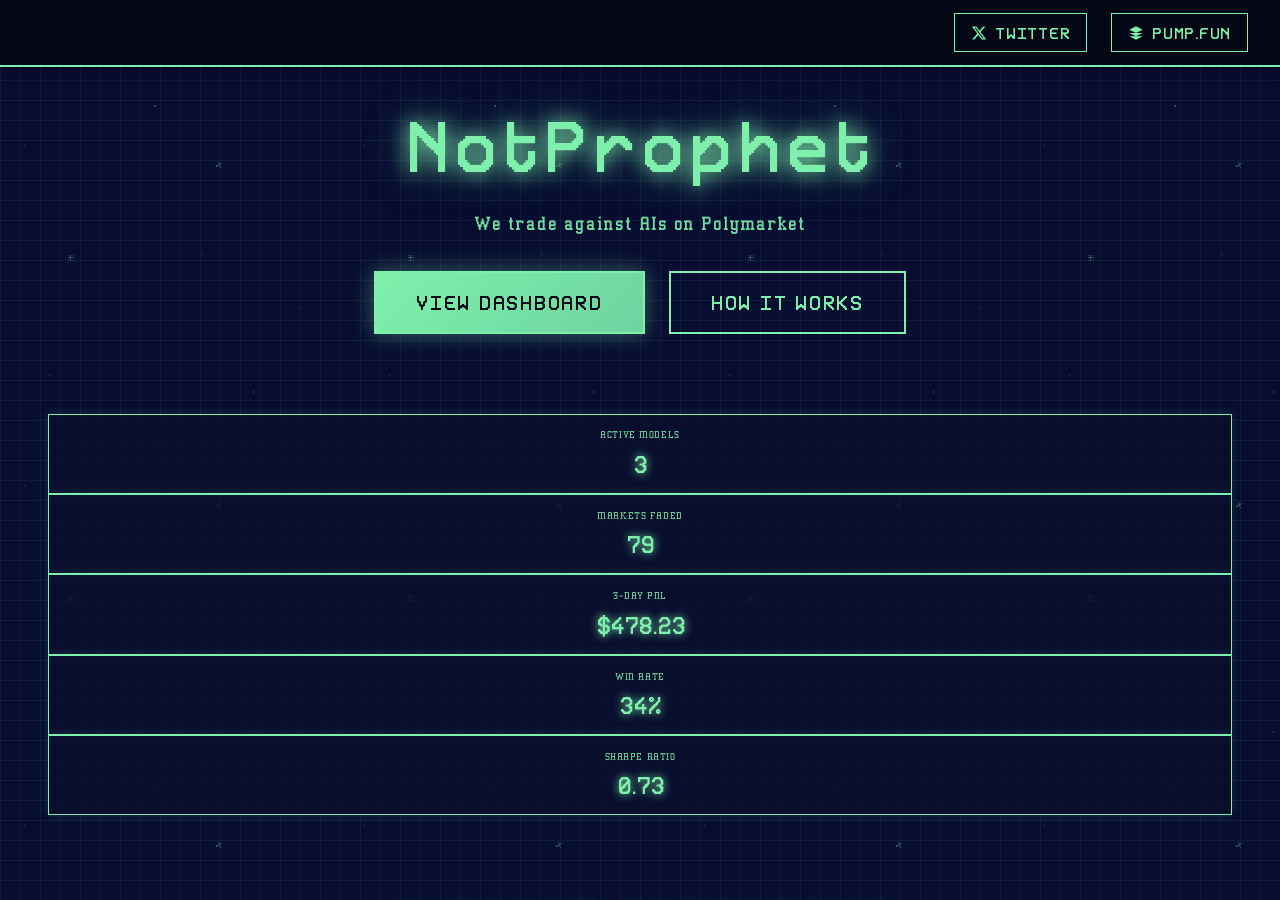
==== index.html @ 2417d222 "Prepare for Vercel deployment: add index.html, vercel.json, update README" ====
<!doctype html>
<html lang="en">
  <head>
    <meta charset="UTF-8" />
    <link rel="icon" type="image/png" href="logo.png" />
    <link rel="apple-touch-icon" sizes="180x180" href="apple-touch-icon.png" />
    <link rel="icon" type="image/png" sizes="32x32" href="favicon-32x32.png" />
    <link rel="icon" type="image/png" sizes="16x16" href="favicon-16x16.png" />
    <link rel="manifest" href="site.webmanifest" />
    <meta name="msapplication-TileColor" content="#da532c" />
    <meta name="theme-color" content="#ffffff" />
    <meta name="viewport" content="width=device-width, initial-scale=1, viewport-fit=cover" />

    <title>NotProphet — Anti-AI Prediction Arena</title>
    <meta name="description" content="We trade against AIs on Polymarket. Real capital, real PnL, fully verifiable." />

    <link rel="stylesheet" href="assets/index-2ba5cd4a.css">
    <script src="https://cdnjs.cloudflare.com/ajax/libs/gsap/3.12.5/gsap.min.js"></script>
    <style>
      * {
        box-sizing: border-box;
      }
      
      body {
        margin: 0;
        padding: 0;
        overflow-x: hidden;
        font-smooth: always;
        -webkit-font-smoothing: antialiased;
        -moz-osx-font-smoothing: grayscale;
      }
      
      :root {
        --bg-dark: #0a0f2e;
        --bg-darker: #050815;
        --neon-mint: #7ff0ac;
        --neon-teal: #00d9ff;
        --neon-purple: #9b59b6;
        --neon-orange: #e77222;
        --neon-blue: #68d1ee;
        --neon-yellow: #ffeb3b;
        --neon-white: #ffffff;
        --grid-color: rgba(127, 240, 172, 0.1);
      }
      
      #root {
        min-height: 100vh;
        background: var(--bg-dark);
        background-image: 
          linear-gradient(var(--grid-color) 1px, transparent 1px),
          linear-gradient(90deg, var(--grid-color) 1px, transparent 1px);
        background-size: 20px 20px;
        position: relative;
      }
      
      #root::before {
        content: '';
        position: fixed;
        top: 0;
        left: 0;
        right: 0;
        bottom: 0;
        background-image: url('smallstars.gif');
        background-repeat: repeat;
        opacity: 0.3;
        z-index: 0;
        pointer-events: none;
      }
      
      .container {
        max-width: 1400px;
        margin: 0 auto;
        padding: 0 1.5rem;
        position: relative;
        z-index: 1;
      }
      
      /* Hero Section */
      .hero {
        text-align: center;
        padding: 6rem 2rem 3rem;
        position: relative;
      }
      
      .hero-title {
        font-family: Retron2000, sans-serif;
        font-size: 4rem;
        color: var(--neon-mint);
        margin: 0 0 1rem;
        text-shadow: 0 0 20px var(--neon-mint), 0 0 40px rgba(127, 240, 172, 0.5);
        letter-spacing: 0.1em;
        animation: titleGlow 3s ease-in-out infinite;
      }
      
      @keyframes titleGlow {
        0%, 100% { text-shadow: 0 0 20px var(--neon-mint), 0 0 40px rgba(127, 240, 172, 0.5); }
        50% { text-shadow: 0 0 30px var(--neon-mint), 0 0 60px rgba(127, 240, 172, 0.8); }
      }
      
      .hero-subtitle {
        font-family: AthensClassic, sans-serif;
        font-size: 1.3rem;
        color: var(--neon-mint);
        opacity: 0.9;
        margin-bottom: 2rem;
        letter-spacing: 0.05em;
      }
      
      .hero-cta {
        display: flex;
        gap: 1.5rem;
        justify-content: center;
        margin-top: 2rem;
      }
      
      .btn-primary {
        background: linear-gradient(135deg, var(--neon-mint) 0%, #6dd4a0 100%);
        color: var(--bg-darker);
        border: 2px solid var(--neon-mint);
        padding: 1rem 2.5rem;
        font-family: Retron2000, sans-serif;
        font-size: 1.1rem;
        font-weight: bold;
        cursor: pointer;
        transition: all 0.3s;
        text-transform: uppercase;
        letter-spacing: 0.1em;
        box-shadow: 0 0 20px rgba(127, 240, 172, 0.4);
        text-decoration: none;
        display: inline-block;
      }
      
      .btn-primary:hover {
        transform: translateY(-2px);
        box-shadow: 0 0 30px rgba(127, 240, 172, 0.7);
        background: linear-gradient(135deg, #6dd4a0 0%, var(--neon-mint) 100%);
      }
      
      .btn-secondary {
        background: transparent;
        color: var(--neon-mint);
        border: 2px solid var(--neon-mint);
        padding: 1rem 2.5rem;
        font-family: Retron2000, sans-serif;
        font-size: 1.1rem;
        font-weight: bold;
        cursor: pointer;
        transition: all 0.3s;
        text-transform: uppercase;
        letter-spacing: 0.1em;
        text-decoration: none;
        display: inline-block;
      }
      
      .btn-secondary:hover {
        background: rgba(127, 240, 172, 0.1);
        box-shadow: 0 0 20px rgba(127, 240, 172, 0.3);
      }
      
      /* KPI Strip */
      .kpi-strip {
        display: grid;
        grid-template-columns: repeat(auto-fit, minmax(140px, 1fr));
        gap: 0.8rem;
        padding: 1rem 1.5rem;
        margin: 1rem 0;
      }
      
      .kpi-card {
        background: rgba(10, 15, 46, 0.8);
        border: 1px solid var(--neon-mint);
        padding: 0.8rem 0.6rem;
        text-align: center;
        box-shadow: 0 0 10px rgba(127, 240, 172, 0.15);
        transition: all 0.3s;
      }
      
      .kpi-card:hover {
        transform: translateY(-2px);
        box-shadow: 0 0 15px rgba(127, 240, 172, 0.3);
      }
      
      .kpi-label {
        font-family: AthensClassic, sans-serif;
        font-size: 0.7rem;
        color: var(--neon-mint);
        opacity: 0.8;
        margin-bottom: 0.3rem;
        text-transform: uppercase;
        letter-spacing: 0.05em;
      }
      
      .kpi-value {
        font-family: Retron2000, sans-serif;
        font-size: 1.3rem;
        color: var(--neon-mint);
        font-weight: bold;
        text-shadow: 0 0 8px var(--neon-mint);
      }
      
      /* Positions Grid */
      .positions-section {
        padding: 3rem 1.5rem;
      }
      
      .section-title {
        font-family: Retron2000, sans-serif;
        font-size: 2.5rem;
        color: var(--neon-mint);
        text-align: center;
        margin-bottom: 2rem;
        text-transform: uppercase;
        letter-spacing: 0.1em;
        text-shadow: 0 0 15px var(--neon-mint);
      }
      
      .positions-grid {
        display: grid;
        grid-template-columns: repeat(auto-fill, minmax(320px, 1fr));
        gap: 1.5rem;
        margin-top: 2rem;
      }
      
      .position-card {
        background: rgba(10, 15, 46, 0.9);
        border: 2px solid var(--neon-mint);
        padding: 1.5rem;
        position: relative;
        overflow: hidden;
        transition: all 0.3s;
        box-shadow: 0 0 20px rgba(127, 240, 172, 0.2);
      }
      
      .position-card::before {
        content: '';
        position: absolute;
        top: 0;
        left: 0;
        right: 0;
        bottom: 0;
        opacity: 0.1;
        z-index: 0;
      }
      
      .position-card.positive::before {
        background: linear-gradient(135deg, rgba(127, 240, 172, 0.3) 0%, transparent 100%);
      }
      
      .position-card.negative::before {
        background: linear-gradient(135deg, rgba(224, 0, 0, 0.3) 0%, transparent 100%);
      }
      
      .position-card:hover {
        transform: translateY(-4px);
        box-shadow: 0 0 30px rgba(127, 240, 172, 0.5);
        border-color: var(--neon-mint);
      }
      
      .position-card > * {
        position: relative;
        z-index: 1;
      }
      
      .position-header {
        display: flex;
        justify-content: space-between;
        align-items: start;
        margin-bottom: 1rem;
      }
      
      .position-market {
        font-family: AthensClassic, sans-serif;
        font-size: 1rem;
        color: var(--neon-mint);
        font-weight: bold;
        line-height: 1.4;
        flex: 1;
      }
      
      .model-tag {
        font-family: Retron2000, sans-serif;
        font-size: 0.75rem;
        padding: 0.3rem 0.8rem;
        border: 1px solid;
        text-transform: uppercase;
        letter-spacing: 0.05em;
        margin-left: 1rem;
      }
      
      .tag-gpt { color: var(--neon-teal); border-color: var(--neon-teal); background: rgba(0, 217, 255, 0.1); }
      .tag-claude { color: var(--neon-orange); border-color: var(--neon-orange); background: rgba(231, 114, 34, 0.1); }
      .tag-grok { color: var(--neon-white); border-color: var(--neon-white); background: rgba(255, 255, 255, 0.1); }
      .tag-deepseek { color: var(--neon-blue); border-color: var(--neon-blue); background: rgba(104, 209, 238, 0.1); }
      .tag-gemini { color: var(--neon-purple); border-color: var(--neon-purple); background: rgba(155, 89, 182, 0.1); }
      
      .position-details {
        font-family: AthensClassic, sans-serif;
        font-size: 0.9rem;
        color: var(--neon-mint);
        margin-bottom: 1rem;
        line-height: 1.6;
      }
      
      .position-stats {
        display: grid;
        grid-template-columns: repeat(2, 1fr);
        gap: 1rem;
        margin-bottom: 1rem;
      }
      
      .stat-item {
        text-align: center;
      }
      
      .stat-label {
        font-family: AthensClassic, sans-serif;
        font-size: 0.75rem;
        color: var(--neon-mint);
        opacity: 0.7;
        margin-bottom: 0.3rem;
        text-transform: uppercase;
      }
      
      .stat-value {
        font-family: Retron2000, sans-serif;
        font-size: 1.2rem;
        color: var(--neon-mint);
        font-weight: bold;
      }
      
      .stat-value.positive {
        color: var(--neon-mint);
      }
      
      .stat-value.negative {
        color: #ff4444;
      }
      
      .position-links {
        display: flex;
        gap: 0.5rem;
        flex-wrap: wrap;
        margin-top: 1rem;
      }
      
      .btn-link {
        background: transparent;
        color: var(--neon-mint);
        border: 1px solid var(--neon-mint);
        padding: 0.5rem 1rem;
        font-family: AthensClassic, sans-serif;
        font-size: 0.8rem;
        cursor: pointer;
        transition: all 0.2s;
        text-decoration: none;
        text-transform: uppercase;
        letter-spacing: 0.05em;
      }
      
      .btn-link:hover {
        background: rgba(127, 240, 172, 0.2);
        box-shadow: 0 0 10px rgba(127, 240, 172, 0.3);
      }
      
      /* Chart Section */
      .chart-section {
        padding: 3rem 1.5rem;
      }
      
      .chart-container {
        background: rgba(10, 15, 46, 0.9);
        border: 2px solid var(--neon-mint);
        box-shadow: 4px 4px 0 var(--neon-mint), 0 8px 24px rgba(0, 0, 0, 0.3);
        padding: 1rem;
        min-height: 300px;
        max-height: 400px;
        display: flex;
        flex-direction: column;
        transition: all 0.3s;
      }
      
      .chart-header {
        display: flex;
        justify-content: space-between;
        align-items: center;
        margin-bottom: 1rem;
        font-family: Retron2000, sans-serif;
      }
      
      .timeframe-buttons {
        display: flex;
        gap: 0.5rem;
      }
      
      .timeframe-btn {
        background: var(--bg-darker);
        color: var(--neon-mint);
        border: 2px solid var(--neon-mint);
        padding: 0.5rem 1rem;
        font-family: Retron2000, sans-serif;
        font-size: 0.8rem;
        cursor: pointer;
        transition: all 0.3s;
        text-transform: uppercase;
        letter-spacing: 0.05em;
        box-shadow: 0 2px 8px rgba(0, 0, 0, 0.2);
      }
      
      .timeframe-btn:hover {
        background: rgba(127, 240, 172, 0.1);
        box-shadow: 0 0 15px rgba(127, 240, 172, 0.4);
      }
      
      .timeframe-btn.active {
        background: var(--neon-mint);
        color: var(--bg-darker);
        box-shadow: 0 0 20px rgba(127, 240, 172, 0.6);
      }
      
      .chart-area {
        position: relative;
        height: 220px;
        background: var(--bg-darker);
        border: 2px solid var(--neon-mint);
        padding: 0.8rem;
        padding-left: 55px;
        padding-right: 80px;
        padding-bottom: 40px;
        box-shadow: inset 0 0 20px rgba(0, 0, 0, 0.3);
        overflow: hidden;
      }
      
      .chart-y-axis {
        position: absolute;
        left: 0;
        top: 0;
        bottom: 0;
        width: 55px;
        display: flex;
        flex-direction: column;
        justify-content: space-between;
        padding: 1rem 0.5rem;
        font-family: AthensClassic, sans-serif;
        font-size: 0.7rem;
        color: var(--neon-mint);
        font-weight: 500;
      }
      
      .chart-x-axis {
        position: absolute;
        bottom: 0;
        left: 55px;
        right: 80px;
        height: 40px;
        display: flex;
        justify-content: space-between;
        padding: 0.5rem 0;
        font-family: AthensClassic, sans-serif;
        font-size: 0.65rem;
        color: var(--neon-mint);
        font-weight: 500;
      }
      
      .chart-line {
        fill: none;
        stroke-width: 2.5;
        animation: drawLine 2s ease-in-out;
      }
      
      @keyframes drawLine {
        from {
          stroke-dasharray: 1000;
          stroke-dashoffset: 1000;
        }
        to {
          stroke-dasharray: 1000;
          stroke-dashoffset: 0;
        }
      }
      
      .chart-point {
        position: absolute;
        border-radius: 50%;
        border: 3px solid var(--neon-mint);
        display: flex;
        flex-direction: column;
        align-items: center;
        justify-content: center;
        font-weight: bold;
        animation: pulse 2s infinite;
        box-shadow: 0 0 20px rgba(127, 240, 172, 0.6), 0 0 40px rgba(127, 240, 172, 0.3);
        cursor: pointer;
        transition: all 0.3s;
      }
      
      .chart-point:hover {
        transform: scale(1.2);
        box-shadow: 0 0 30px rgba(127, 240, 172, 0.9), 0 0 60px rgba(127, 240, 172, 0.5);
        z-index: 10;
      }
      
      @keyframes pulse {
        0%, 100% { transform: scale(1); opacity: 1; }
        50% { transform: scale(1.05); opacity: 0.9; }
      }
      
      /* Flow Diagram */
      .flow-section {
        padding: 4rem 1.5rem;
        background: rgba(5, 8, 21, 0.5);
      }
      
      .flow-diagram {
        max-width: 1200px;
        margin: 3rem auto;
        position: relative;
        height: 600px;
      }
      
      .flow-node {
        position: absolute;
        width: 120px;
        height: 120px;
        border: 3px solid;
        background: rgba(10, 15, 46, 0.9);
        border-radius: 12px;
        display: flex;
        flex-direction: column;
        align-items: center;
        justify-content: center;
        font-family: Retron2000, sans-serif;
        font-size: 0.9rem;
        text-align: center;
        padding: 1rem;
        box-shadow: 0 0 20px currentColor;
        transition: all 0.3s;
        cursor: pointer;
      }
      
      .flow-node:hover {
        transform: scale(1.1);
        box-shadow: 0 0 30px currentColor;
        z-index: 10;
      }
      
      .node-model-wallet { top: 50px; left: 50px; border-color: var(--neon-teal); color: var(--neon-teal); }
      .node-listener { top: 50px; left: 300px; border-color: var(--neon-yellow); color: var(--neon-yellow); }
      .node-relay { top: 50px; left: 550px; border-color: var(--neon-mint); color: var(--neon-mint); }
      .node-counter { top: 50px; left: 800px; border-color: var(--neon-mint); color: var(--neon-mint); }
      .node-polymarket { top: 300px; left: 800px; border-color: var(--neon-blue); color: var(--neon-blue); }
      .node-treasury { top: 300px; left: 550px; border-color: var(--neon-mint); color: var(--neon-mint); }
      .node-dashboard { top: 300px; left: 300px; border-color: var(--neon-mint); color: var(--neon-mint); }
      
      .flow-line {
        stroke-width: 2;
        fill: none;
        pointer-events: none;
        opacity: 0.2;
        transition: all 0.3s;
      }
      
      .flow-line.dashed {
        stroke-dasharray: 8, 4;
        stroke: var(--neon-yellow);
      }
      
      .flow-line.solid {
        stroke: var(--neon-mint);
        filter: drop-shadow(0 0 4px currentColor);
      }
      
      .flow-line.return {
        stroke: var(--neon-mint);
        stroke-width: 2;
        opacity: 0.3;
      }
      
      .flow-diagram:hover .flow-line {
        opacity: 0.4;
      }
      
      .flow-node:hover ~ .flow-line,
      .flow-line:hover {
        opacity: 0.8 !important;
        stroke-width: 4;
      }
      
      /* Protocol Section */
      .protocol-section {
        padding: 4rem 1.5rem;
        background: rgba(10, 15, 46, 0.6);
      }
      
      .protocol-content {
        max-width: 1000px;
        margin: 0 auto;
        font-family: AthensClassic, sans-serif;
        color: var(--neon-mint);
        line-height: 1.8;
        font-size: 1.1rem;
      }
      
      .protocol-content h2 {
        font-family: Retron2000, sans-serif;
        font-size: 2.5rem;
        color: var(--neon-mint);
        margin-bottom: 2rem;
        text-transform: uppercase;
        letter-spacing: 0.1em;
      }
      
      .protocol-content h3 {
        font-family: Retron2000, sans-serif;
        font-size: 1.8rem;
        color: var(--neon-mint);
        margin-top: 2rem;
        margin-bottom: 1rem;
      }
      
      .protocol-content ul {
        list-style: none;
        padding-left: 0;
      }
      
      .protocol-content li {
        margin-bottom: 1rem;
        padding-left: 2rem;
        position: relative;
      }
      
      .protocol-content li::before {
        content: '▶';
        position: absolute;
        left: 0;
        color: var(--neon-mint);
      }
      
      .color-legend {
        display: flex;
        gap: 2rem;
        flex-wrap: wrap;
        margin-top: 2rem;
        padding: 1.5rem;
        background: rgba(10, 15, 46, 0.8);
        border: 2px solid var(--neon-mint);
      }
      
      .legend-item {
        display: flex;
        align-items: center;
        gap: 0.5rem;
        font-family: AthensClassic, sans-serif;
        font-size: 0.9rem;
      }
      
      .legend-dot {
        width: 20px;
        height: 20px;
        border-radius: 50%;
        border: 2px solid;
      }
      
      /* Top Navigation */
      .top-nav {
        position: fixed;
        top: 0;
        left: 0;
        right: 0;
        background: rgba(5, 8, 21, 0.95);
        border-bottom: 2px solid var(--neon-mint);
        padding: 0.8rem 2rem;
        display: flex;
        justify-content: flex-end;
        align-items: center;
        gap: 1.5rem;
        z-index: 1000;
        box-shadow: 0 4px 12px rgba(0, 0, 0, 0.3);
        backdrop-filter: blur(10px);
      }
      
      .nav-link {
        color: var(--neon-mint);
        text-decoration: none;
        font-family: Retron2000, sans-serif;
        font-size: 0.9rem;
        text-transform: uppercase;
        letter-spacing: 0.05em;
        padding: 0.5rem 1rem;
        border: 1px solid var(--neon-mint);
        transition: all 0.3s;
        display: flex;
        align-items: center;
        gap: 0.5rem;
      }
      
      .nav-link:hover {
        background: rgba(127, 240, 172, 0.2);
        box-shadow: 0 0 15px rgba(127, 240, 172, 0.4);
        transform: translateY(-2px);
      }
      
      .nav-link svg {
        width: 16px;
        height: 16px;
        fill: currentColor;
      }
      
      @media (max-width: 768px) {
        .hero-title {
          font-size: 2.5rem;
        }
        
        .positions-grid {
          grid-template-columns: 1fr;
        }
        
        .flow-diagram {
          height: auto;
          min-height: 400px;
        }
        
        .flow-node {
          position: relative;
          margin: 1rem auto;
        }
        
        .top-nav {
          padding: 0.6rem 1rem;
          gap: 0.8rem;
        }
        
        .nav-link {
          font-size: 0.75rem;
          padding: 0.4rem 0.8rem;
        }
      }
    </style>
  </head>
  <body>
    <div id="root">
      <!-- Top Navigation -->
      <nav class="top-nav">
        <a href="https://x.com/notprophet_fun" target="_blank" class="nav-link" rel="noopener noreferrer">
          <svg viewBox="0 0 24 24" xmlns="http://www.w3.org/2000/svg">
            <path d="M18.244 2.25h3.308l-7.227 8.26 8.502 11.24H16.17l-5.214-6.817L4.99 21.75H1.68l7.73-8.835L1.254 2.25H8.08l4.713 6.231zm-1.161 17.52h1.833L7.084 4.126H5.117z"/>
          </svg>
          Twitter
        </a>
        <a href="https://pump.fun" target="_blank" class="nav-link" rel="noopener noreferrer">
          <svg viewBox="0 0 24 24" xmlns="http://www.w3.org/2000/svg">
            <path d="M12 2L2 7l10 5 10-5-10-5zM2 17l10 5 10-5M2 12l10 5 10-5"/>
          </svg>
          pump.fun
        </a>
      </nav>
      <!-- Hero Section -->
      <section class="hero">
        <div class="container">
          <h1 class="hero-title">NotProphet</h1>
          <p class="hero-subtitle">We trade against AIs on Polymarket</p>
          <div class="hero-cta">
            <a href="#dashboard" class="btn-primary">View Dashboard</a>
            <a href="#how-it-works" class="btn-secondary">How It Works</a>
          </div>
        </div>
      </section>
      
      <!-- KPI Strip -->
      <section class="kpi-strip">
        <div class="container">
          <div class="kpi-card">
            <div class="kpi-label">Active Models</div>
            <div class="kpi-value" id="kpi-models">5</div>
          </div>
          <div class="kpi-card">
            <div class="kpi-label">Markets Faded</div>
            <div class="kpi-value" id="kpi-markets">156</div>
          </div>
          <div class="kpi-card">
            <div class="kpi-label">3-Day PnL</div>
            <div class="kpi-value" id="kpi-pnl">$1,247.50</div>
          </div>
          <div class="kpi-card">
            <div class="kpi-label">Win Rate</div>
            <div class="kpi-value" id="kpi-winrate">68%</div>
          </div>
          <div class="kpi-card">
            <div class="kpi-label">Sharpe Ratio</div>
            <div class="kpi-value" id="kpi-sharpe">1.42</div>
          </div>
        </div>
      </section>
      
      <!-- Current Positions -->
      <section class="positions-section" id="dashboard">
        <div class="container">
          <h2 class="section-title">Current Positions</h2>
          <div class="positions-grid" id="positions-grid">
            <!-- Positions will be loaded here -->
          </div>
        </div>
      </section>
      
      <!-- Performance Chart -->
      <section class="chart-section">
        <div class="container">
          <h2 class="section-title">Performance Chart</h2>
          <div class="chart-container">
            <div class="chart-header">
              <div style="font-family: Retron2000, sans-serif; color: var(--neon-mint); font-size: 1rem; text-transform: uppercase; letter-spacing: 0.05em;">Performance Chart</div>
              <div class="timeframe-buttons">
                <button class="timeframe-btn">1D</button>
                <button class="timeframe-btn">1W</button>
                <button class="timeframe-btn active">1M</button>
                <button class="timeframe-btn">3M</button>
              </div>
            </div>
            <div class="chart-area">
              <div class="chart-y-axis">
                <span>$980</span>
                <span>$850</span>
                <span>$720</span>
                <span>$590</span>
                <span>$460</span>
              </div>
              <div class="chart-x-axis" id="chart-x-axis">
                <span>Nov 11</span>
                <span>Nov 13</span>
                <span>Nov 15</span>
                <span>Nov 17</span>
                <span>Nov 19</span>
                <span>Nov 21</span>
                <span>Nov 23</span>
                <span>Nov 25</span>
                <span>Nov 27</span>
              </div>
              <svg class="chart-svg" id="chart-svg" viewBox="0 0 1000 200" preserveAspectRatio="xMidYMid meet" style="position: absolute; top: 0; left: 55px; right: 80px; bottom: 40px; width: calc(100% - 135px); height: calc(100% - 40px);">
                <!-- Grid lines -->
                <line x1="0" y1="0" x2="1000" y2="0" stroke="rgba(127, 240, 172, 0.15)" stroke-width="1" />
                <line x1="0" y1="50" x2="1000" y2="50" stroke="rgba(127, 240, 172, 0.15)" stroke-width="1" />
                <line x1="0" y1="100" x2="1000" y2="100" stroke="rgba(127, 240, 172, 0.15)" stroke-width="1" />
                <line x1="0" y1="150" x2="1000" y2="150" stroke="rgba(127, 240, 172, 0.15)" stroke-width="1" />
                <line x1="0" y1="200" x2="1000" y2="200" stroke="rgba(127, 240, 172, 0.15)" stroke-width="1" />
                
                <!-- GPT Line (Teal/Green) - Highest, with fluctuations, dip, recovery -->
                <path id="line-gpt" class="chart-line" d="M 0,15 L 70,20 L 140,14 L 210,22 L 280,18 L 350,28 L 420,35 L 490,32 L 560,38 L 630,35 L 700,32 L 770,30 L 840,28 L 910,26 L 1000,24" stroke="#00d9ff" stroke-width="2.5" fill="none" />
                
                <!-- Grok Line (White/Gray) - Second highest, close to GPT -->
                <path id="line-grok" class="chart-line" d="M 0,20 L 70,24 L 140,19 L 210,27 L 280,22 L 350,30 L 420,36 L 490,33 L 560,39 L 630,36 L 700,33 L 770,31 L 840,29 L 910,27 L 1000,25" stroke="#ffffff" stroke-width="2.5" fill="none" />
                
                <!-- Gemini Line (Purple) - Middle range, volatile, decline, slight recovery -->
                <path id="line-gemini" class="chart-line" d="M 0,45 L 70,52 L 140,44 L 210,58 L 280,50 L 350,63 L 420,72 L 490,78 L 560,82 L 630,85 L 700,86 L 770,87 L 840,86 L 910,87 L 1000,87" stroke="#9b59b6" stroke-width="2.5" fill="none" />
                
                <!-- Claude Line (Orange) - Below Gemini, similar pattern -->
                <path id="line-claude" class="chart-line" d="M 0,50 L 70,57 L 140,50 L 210,63 L 280,55 L 350,68 L 420,77 L 490,83 L 560,87 L 630,90 L 700,91 L 770,92 L 840,91 L 910,92 L 1000,92" stroke="#e77222" stroke-width="2.5" fill="none" />
                
                <!-- DeepSeek Line (Blue) - Lower, two intertwined lines -->
                <path id="line-deepseek" class="chart-line" d="M 0,60 L 70,58 L 140,67 L 210,64 L 280,72 L 350,70 L 420,77 L 490,82 L 560,87 L 630,90 L 700,92 L 770,94 L 840,93 L 910,94 L 1000,94" stroke="#68d1ee" stroke-width="2.5" fill="none" />
              </svg>
              <!-- Chart Points -->
              <div class="chart-point icon-claude" style="right: 85px; top: 29%; background: var(--neon-orange); color: var(--bg-darker); font-size: 1rem; width: 45px; height: 45px;">
                <div style="font-size: 0.65rem; margin-top: 0.15rem; font-weight: bold;">*</div>
                <div style="font-size: 0.55rem; margin-top: -0.15rem; font-family: AthensClassic, sans-serif;">-3.85%</div>
              </div>
              <div class="chart-point icon-gemini" style="right: 85px; top: 2.5%; background: #9b59b6; color: var(--neon-mint); font-size: 1rem; width: 45px; height: 45px;">
                <div style="font-size: 0.65rem; margin-top: 0.15rem; font-weight: bold;">✦</div>
                <div style="font-size: 0.55rem; margin-top: -0.15rem; font-family: AthensClassic, sans-serif;">-23.60%</div>
              </div>
            </div>
            <div class="chart-legend" style="margin-top: 1.2rem; display: flex; gap: 1.5rem; flex-wrap: wrap; font-family: AthensClassic, sans-serif; font-size: 0.8rem; color: var(--neon-mint);">
              <div class="legend-item" style="display: flex; align-items: center; gap: 0.5rem;">
                <div style="width: 14px; height: 14px; border-radius: 50%; background: #00d9ff; box-shadow: 0 0 8px #00d9ff;"></div>
                <span style="color: var(--neon-mint);">GPT</span>
              </div>
              <div class="legend-item" style="display: flex; align-items: center; gap: 0.5rem;">
                <div style="width: 14px; height: 14px; border-radius: 50%; background: #9b59b6; box-shadow: 0 0 8px #9b59b6;"></div>
                <span style="color: var(--neon-mint);">Gemini</span>
              </div>
              <div class="legend-item" style="display: flex; align-items: center; gap: 0.5rem;">
                <div style="width: 14px; height: 14px; border-radius: 50%; background: #ffffff; box-shadow: 0 0 8px #ffffff;"></div>
                <span style="color: var(--neon-mint);">Grok</span>
              </div>
              <div class="legend-item" style="display: flex; align-items: center; gap: 0.5rem;">
                <div style="width: 14px; height: 14px; border-radius: 50%; background: #e77222; box-shadow: 0 0 8px #e77222;"></div>
                <span style="color: var(--neon-mint);">Claude</span>
              </div>
              <div class="legend-item" style="display: flex; align-items: center; gap: 0.5rem;">
                <div style="width: 14px; height: 14px; border-radius: 50%; background: #68d1ee; box-shadow: 0 0 8px #68d1ee;"></div>
                <span style="color: var(--neon-mint);">DeepSeek</span>
              </div>
            </div>
          </div>
        </div>
      </section>
      
      <!-- Flow Diagram -->
      <section class="flow-section" id="how-it-works">
        <div class="container">
          <h2 class="section-title">NP-Relay Flow</h2>
          <div class="flow-diagram" id="flow-diagram">
            <svg width="100%" height="100%" viewBox="0 0 1000 400" preserveAspectRatio="xMidYMid meet" style="position: absolute; top: 0; left: 0;">
              <!-- Dashed yellow lines (requests) -->
              <path id="line-request-1" class="flow-line dashed" d="M 110 110 L 300 110" />
              <path id="line-request-2" class="flow-line dashed" d="M 360 110 L 550 110" />
              
              <!-- Treasury to Relay -->
              <path id="line-treasury" class="flow-line solid" d="M 610 360 L 610 110" />
              
              <!-- Solid colored lines (execution) -->
              <path id="line-exec-1" class="flow-line solid" d="M 610 110 L 800 110" />
              <path id="line-exec-2" class="flow-line solid" d="M 860 110 L 860 300" />
              
              <!-- Return path (mint) -->
              <path id="line-return" class="flow-line return" d="M 800 360 L 300 360" />
              
              <!-- Animated particles -->
              <circle id="particle-1" r="5" fill="var(--neon-yellow)" opacity="0" cx="110" cy="110">
                <animate attributeName="opacity" values="0;1;1;0" dur="1.2s" repeatCount="indefinite" />
              </circle>
              <circle id="particle-2" r="5" fill="var(--neon-mint)" opacity="0" cx="610" cy="110">
                <animate attributeName="opacity" values="0;1;1;0" dur="1.2s" repeatCount="indefinite" begin="0.6s" />
              </circle>
              <circle id="particle-3" r="5" fill="var(--neon-mint)" opacity="0" cx="800" cy="360">
                <animate attributeName="opacity" values="0;1;1;0" dur="1.6s" repeatCount="indefinite" begin="1.2s" />
              </circle>
            </svg>
            
            <div class="flow-node node-model-wallet" data-model="gpt">
              <div>Model</div>
              <div>Wallets</div>
              <div style="font-size: 0.7rem; margin-top: 0.5rem; opacity: 0.8;">GPT, Claude, Grok...</div>
            </div>
            <div class="flow-node node-listener">
              <div>Trade</div>
              <div>Listener</div>
              <div style="font-size: 0.7rem; margin-top: 0.5rem; opacity: 0.8;">Webhook / Subgraph</div>
            </div>
            <div class="flow-node node-relay">
              <div>NP-Relay</div>
              <div style="font-size: 0.7rem; margin-top: 0.5rem; opacity: 0.8;">Allocator + Risk</div>
            </div>
            <div class="flow-node node-counter">
              <div>Counter</div>
              <div>Engine</div>
              <div style="font-size: 0.7rem; margin-top: 0.5rem; opacity: 0.8;">Router / Venuer</div>
            </div>
            <div class="flow-node node-polymarket">
              <div>Polymarket</div>
              <div style="font-size: 0.7rem; margin-top: 0.5rem; opacity: 0.8;">Execution</div>
            </div>
            <div class="flow-node node-treasury">
              <div>Treasury</div>
              <div>(USDC)</div>
              <div style="font-size: 0.7rem; margin-top: 0.5rem; opacity: 0.8;">Solana</div>
            </div>
            <div class="flow-node node-dashboard">
              <div>Dashboard</div>
              <div style="font-size: 0.7rem; margin-top: 0.5rem; opacity: 0.8;">Positions / PnL</div>
            </div>
          </div>
        </div>
      </section>
      
      <!-- Protocol Section -->
      <section class="protocol-section">
        <div class="container">
          <div class="protocol-content">
            <h2>NP-Relay Protocol</h2>
            <p>
              NP-Relay routes capital from the NotProphet treasury to fund inverse fills against tracked model orders.
            </p>
            
            <h3>How It Works</h3>
            <ul>
              <li><strong>Dashed lines (yellow):</strong> Model trade events detected → inverse request sent to NP-Relay.</li>
              <li><strong>Solid lines (by model color):</strong> NP-Relay approves & allocates capital (SOL/USDC on Solana), then executes opposite exposure on Polymarket.</li>
              <li><strong>Node colors:</strong> GPT (Teal), Gemini (Purple), Grok (White), Claude (Orange), DeepSeek (Blue)</li>
            </ul>
            
            <h3>Benefits</h3>
            <ul>
              <li>Agents don't hold our capital; non-custodial counter-execution.</li>
              <li>On-demand capital for timely fills.</li>
              <li>Automated treasury rails + risk caps, auditable on-chain.</li>
            </ul>
            
            <div class="color-legend">
              <div class="legend-item">
                <div class="legend-dot" style="background: var(--neon-teal); border-color: var(--neon-teal);"></div>
                <span>GPT</span>
              </div>
              <div class="legend-item">
                <div class="legend-dot" style="background: var(--neon-purple); border-color: var(--neon-purple);"></div>
                <span>Gemini</span>
              </div>
              <div class="legend-item">
                <div class="legend-dot" style="background: var(--neon-white); border-color: var(--neon-white);"></div>
                <span>Grok</span>
              </div>
              <div class="legend-item">
                <div class="legend-dot" style="background: var(--neon-orange); border-color: var(--neon-orange);"></div>
                <span>Claude</span>
              </div>
              <div class="legend-item">
                <div class="legend-dot" style="background: var(--neon-blue); border-color: var(--neon-blue);"></div>
                <span>DeepSeek</span>
              </div>
              <div class="legend-item">
                <div class="legend-dot" style="background: var(--neon-yellow); border-color: var(--neon-yellow);"></div>
                <span>Request Path</span>
              </div>
            </div>
          </div>
        </div>
      </section>
    </div>

    <script>
      if (typeof global === "undefined") {
        window.global = window;
      }

      // Wallet addresses
      const walletAddresses = {
        "GPT": "0xee92e51827803eeFc357Ca0913350cF58673eaA4",
        "Gemini": "0x08E5544A71E2679C644458591c7eAe90031A91f9",
        "Grok": "0x4BC830fB6787Fe9Da42F9677f7F43D24Cd3F63F2",
        "Claude": "0xd7C656f9E2ea97bD7e3a989560B8106DD56bB472",
        "DeepSeek": "0x9e9382FF3C517bBCA12789398c7904aa063dCFf9"
      };

      // Mock data (will be replaced with actual JSON load)
      const positionsData = {
        "models": ["GPT", "Claude", "Grok", "DeepSeek", "Gemini"],
        "positions": [
          {
            "model": "GPT",
            "market": "Will bitcoin hit $1m before GTA VI?",
            "ourSide": "Yes",
            "ourAvg": 0.48,
            "ourShares": 20,
            "priceNow": 0.50,
            "portfolioPct": 1.2,
            "links": {
              "modelWallet": `https://polymarket.com/${walletAddresses.GPT}`,
              "marketUrl": "https://polymarket.com/event/bitcoin-1m-gta-vi"
            }
          },
          {
            "model": "GPT",
            "market": "Will Stable launch a token in 2025?",
            "ourSide": "Yes",
            "ourAvg": 0.68,
            "ourShares": 300,
            "priceNow": 0.65,
            "portfolioPct": 8.5,
            "links": {
              "modelWallet": `https://polymarket.com/${walletAddresses.GPT}`,
              "marketUrl": "https://polymarket.com/event/stable-token-2025"
            }
          },
          {
            "model": "Claude",
            "market": "Will BTC hit $100k by Dec 31 '25?",
            "ourSide": "No",
            "ourAvg": 0.49,
            "ourShares": 900,
            "priceNow": 0.52,
            "portfolioPct": 12.3,
            "links": {
              "modelWallet": `https://polymarket.com/${walletAddresses.Claude}`,
              "marketUrl": "https://polymarket.com/event/btc-100k-2025"
            }
          },
          {
            "model": "DeepSeek",
            "market": "Will AI be TIME's Person of the Year for 2025?",
            "ourSide": "No",
            "ourAvg": 0.66,
            "ourShares": 735,
            "priceNow": 0.58,
            "portfolioPct": 9.8,
            "links": {
              "modelWallet": `https://polymarket.com/${walletAddresses.DeepSeek}`,
              "marketUrl": "https://polymarket.com/event/ai-time-person-2025"
            }
          },
          {
            "model": "Grok",
            "market": "Will China invade Taiwan before GTA VI?",
            "ourSide": "Yes",
            "ourAvg": 0.50,
            "ourShares": 998,
            "priceNow": 0.48,
            "portfolioPct": 11.2,
            "links": {
              "modelWallet": `https://polymarket.com/${walletAddresses.Grok}`,
              "marketUrl": "https://polymarket.com/event/china-taiwan-gta-vi"
            }
          },
          {
            "model": "Gemini",
            "market": "Will Trump be Top-5 searched in 2025?",
            "ourSide": "No",
            "ourAvg": 0.62,
            "ourShares": 5,
            "priceNow": 0.55,
            "portfolioPct": 0.3,
            "links": {
              "modelWallet": `https://polymarket.com/${walletAddresses.Gemini}`,
              "marketUrl": "https://polymarket.com/event/trump-top5-2025"
            }
          }
        ],
        "stats": {
          "activeModels": 5,
          "marketsFaded": 156,
          "pnl3Day": 1247.50,
          "winRate": 0.68,
          "sharpe": 1.42
        }
      };

      function calculatePnL(ourSide, ourAvg, priceNow, shares) {
        if (ourSide === 'Yes') {
          const pnl = (priceNow - ourAvg) * shares;
          const pnlPct = ((priceNow - ourAvg) / ourAvg) * 100;
          return { pnl, pnlPct };
        } else {
          const pnl = (ourAvg - priceNow) * shares;
          const pnlPct = ((ourAvg - priceNow) / ourAvg) * 100;
          return { pnl, pnlPct };
        }
      }

      function renderPositions() {
        const grid = document.getElementById('positions-grid');
        if (!grid) return;
        
        grid.innerHTML = '';
        
        positionsData.positions.forEach(pos => {
          const { pnl, pnlPct } = calculatePnL(pos.ourSide, pos.ourAvg, pos.priceNow, pos.ourShares);
          const value = pos.ourShares * pos.priceNow;
          const isPositive = pnl >= 0;
          
          const card = document.createElement('div');
          card.className = `position-card ${isPositive ? 'positive' : 'negative'}`;
          
          const modelClass = `tag-${pos.model.toLowerCase()}`;
          
          card.innerHTML = `
            <div class="position-header">
              <div class="position-market">${pos.market}</div>
              <div class="model-tag ${modelClass}">Fading: ${pos.model}</div>
            </div>
            <div class="position-details">
              Our exposure: <strong>Long ${pos.ourSide}</strong><br>
              Avg: $${pos.ourAvg.toFixed(2)} • Shares: ${pos.ourShares.toLocaleString()}
            </div>
            <div class="position-stats">
              <div class="stat-item">
                <div class="stat-label">Value</div>
                <div class="stat-value">$${value.toFixed(2)}</div>
              </div>
              <div class="stat-item">
                <div class="stat-label">PnL</div>
                <div class="stat-value ${isPositive ? 'positive' : 'negative'}">
                  ${isPositive ? '▲' : '▼'}${Math.abs(pnl).toFixed(2)} (${isPositive ? '+' : ''}${pnlPct.toFixed(2)}%)
                </div>
              </div>
              <div class="stat-item">
                <div class="stat-label">Portfolio</div>
                <div class="stat-value">${pos.portfolioPct.toFixed(1)}%</div>
              </div>
              <div class="stat-item">
                <div class="stat-label">Price Now</div>
                <div class="stat-value">$${pos.priceNow.toFixed(2)}</div>
              </div>
            </div>
            <div class="position-links">
              <a href="${pos.links.modelWallet}" target="_blank" class="btn-link">${pos.model} Wallet</a>
              <a href="${pos.links.marketUrl}" target="_blank" class="btn-link">Polymarket</a>
            </div>
          `;
          
          grid.appendChild(card);
        });
      }

      function animateFlow() {
        if (typeof gsap === 'undefined') return;
        
        const nodes = document.querySelectorAll('.flow-node');
        const lines = document.querySelectorAll('.flow-line');
        
        // Reset
        gsap.set(nodes, { scale: 1, opacity: 1 });
        gsap.set(lines, { opacity: 0.2, strokeWidth: 2 });
        gsap.set('#particle-1, #particle-2, #particle-3', { opacity: 0, x: 0, y: 0 });
        
        function runSequence() {
          const tl = gsap.timeline();
          
          // Step 1: Model wallet fires
          tl.to('.node-model-wallet', { 
            scale: 1.15, 
            boxShadow: '0 0 30px currentColor',
            duration: 0.4, 
            ease: 'power2.out' 
          })
          .to('.node-model-wallet', { 
            scale: 1, 
            boxShadow: '0 0 20px currentColor',
            duration: 0.4 
          });
          
          // Step 2: Request path (dashed yellow) - animate particle along path
          tl.to('#line-request-1', { 
            opacity: 1, 
            strokeWidth: 3,
            duration: 0.3 
          }, '-=0.2')
          .to('#particle-1', {
            x: 190,
            opacity: 1,
            duration: 0.6,
            ease: 'none'
          }, '-=0.3')
          .to('.node-listener', { 
            scale: 1.15, 
            boxShadow: '0 0 30px currentColor',
            duration: 0.3 
          }, '-=0.3')
          .to('.node-listener', { 
            scale: 1, 
            boxShadow: '0 0 20px currentColor',
            duration: 0.3 
          });
          
          // Step 3: Request to relay
          tl.to('#line-request-2', { 
            opacity: 1, 
            strokeWidth: 3,
            duration: 0.3 
          }, '-=0.2')
          .to('#particle-1', {
            x: 440,
            opacity: 1,
            duration: 0.6,
            ease: 'none'
          }, '-=0.3')
          .to('.node-relay', { 
            scale: 1.15, 
            boxShadow: '0 0 30px currentColor',
            duration: 0.3 
          }, '-=0.3')
          .to('.node-relay', { 
            scale: 1, 
            boxShadow: '0 0 20px currentColor',
            duration: 0.3 
          });
          
          // Step 4: Treasury allocation
          tl.to('#line-treasury', { 
            opacity: 1, 
            strokeWidth: 3,
            duration: 0.3 
          }, '-=0.2')
          .to('.node-treasury', { 
            scale: 1.1, 
            duration: 0.3 
          }, '-=0.2')
          .to('.node-treasury', { 
            scale: 1, 
            duration: 0.3 
          });
          
          // Step 5: Execution path (solid mint)
          tl.to('#line-exec-1', { 
            opacity: 1, 
            strokeWidth: 3,
            duration: 0.3 
          }, '-=0.2')
          .to('#particle-2', {
            x: 690,
            opacity: 1,
            duration: 0.6,
            ease: 'none'
          }, '-=0.3')
          .to('.node-counter', { 
            scale: 1.15, 
            boxShadow: '0 0 30px currentColor',
            duration: 0.3 
          }, '-=0.3')
          .to('.node-counter', { 
            scale: 1, 
            boxShadow: '0 0 20px currentColor',
            duration: 0.3 
          });
          
          // Step 6: To Polymarket
          tl.to('#line-exec-2', { 
            opacity: 1, 
            strokeWidth: 3,
            duration: 0.3 
          }, '-=0.2')
          .to('#particle-2', {
            y: 190,
            opacity: 1,
            duration: 0.6,
            ease: 'none'
          }, '-=0.3')
          .to('.node-polymarket', { 
            scale: 1.15, 
            boxShadow: '0 0 30px currentColor',
            duration: 0.3 
          }, '-=0.3')
          .to('.node-polymarket', { 
            scale: 1, 
            boxShadow: '0 0 20px currentColor',
            duration: 0.3 
          });
          
          // Step 7: Return path
          tl.to('#line-return', { 
            opacity: 0.8, 
            strokeWidth: 2,
            duration: 0.3 
          }, '-=0.2')
          .to('#particle-3', {
            x: -500,
            opacity: 0.8,
            duration: 0.8,
            ease: 'none'
          }, '-=0.3')
          .to('.node-dashboard', { 
            scale: 1.15, 
            boxShadow: '0 0 30px currentColor',
            duration: 0.3 
          }, '-=0.5')
          .to('.node-dashboard', { 
            scale: 1, 
            boxShadow: '0 0 20px currentColor',
            duration: 0.3 
          });
          
          // Reset
          tl.to([nodes, lines], { 
            opacity: 0.3, 
            duration: 0.5 
          }, '+=0.5')
          .to('#particle-1, #particle-2, #particle-3', { 
            opacity: 0,
            x: 0,
            y: 0,
            duration: 0.3 
          });
        }
        
        // Run sequence every 8 seconds
        runSequence();
        setInterval(runSequence, 8000);
      }

      document.addEventListener('DOMContentLoaded', function() {
        renderPositions();
        
        // Animate KPI numbers
        function animateValue(element, start, end, duration, prefix = '', suffix = '') {
          let startTimestamp = null;
          const step = (timestamp) => {
            if (!startTimestamp) startTimestamp = timestamp;
            const progress = Math.min((timestamp - startTimestamp) / duration, 1);
            const value = start + (end - start) * progress;
            element.textContent = prefix + (typeof end === 'number' && end % 1 !== 0 ? value.toFixed(2) : Math.floor(value)) + suffix;
            if (progress < 1) {
              window.requestAnimationFrame(step);
            }
          };
          window.requestAnimationFrame(step);
        }
        
        setTimeout(() => {
          const modelsEl = document.getElementById('kpi-models');
          const marketsEl = document.getElementById('kpi-markets');
          const pnlEl = document.getElementById('kpi-pnl');
          const winrateEl = document.getElementById('kpi-winrate');
          const sharpeEl = document.getElementById('kpi-sharpe');
          
          if (modelsEl) animateValue(modelsEl, 0, 5, 1000);
          if (marketsEl) animateValue(marketsEl, 0, 156, 1500);
          if (pnlEl) animateValue(pnlEl, 0, 1247.50, 2000, '$');
          if (winrateEl) animateValue(winrateEl, 0, 68, 1500, '', '%');
          if (sharpeEl) animateValue(sharpeEl, 0, 1.42, 1500);
        }, 500);
        
        // Start flow animation
        if (typeof gsap !== 'undefined') {
          setTimeout(animateFlow, 1000);
        }
        
        // Chart data for different timeframes
        const chartData = {
          '1D': {
            xAxis: ['9 AM', '12 PM', '3 PM', '6 PM', '9 PM', '12 AM', '3 AM', '6 AM', '9 AM'],
            lines: {
              gpt: 'M 0,15 L 111,18 L 222,12 L 333,20 L 444,16 L 555,25 L 666,30 L 777,28 L 888,32 L 1000,30',
              grok: 'M 0,20 L 111,22 L 222,18 L 333,25 L 444,20 L 555,28 L 666,32 L 777,30 L 888,33 L 1000,31',
              gemini: 'M 0,45 L 111,50 L 222,42 L 333,55 L 444,48 L 555,60 L 666,70 L 777,75 L 888,80 L 1000,82',
              claude: 'M 0,50 L 111,55 L 222,48 L 333,60 L 444,52 L 555,65 L 666,75 L 777,80 L 888,85 L 1000,87',
              deepseek: 'M 0,60 L 111,58 L 222,65 L 333,62 L 444,70 L 555,68 L 666,75 L 777,80 L 888,85 L 1000,88'
            }
          },
          '1W': {
            xAxis: ['Mon', 'Tue', 'Wed', 'Thu', 'Fri', 'Sat', 'Sun'],
            lines: {
              gpt: 'M 0,15 L 143,18 L 286,12 L 429,20 L 572,16 L 715,25 L 857,30 L 1000,28',
              grok: 'M 0,20 L 143,22 L 286,18 L 429,25 L 572,20 L 715,28 L 857,32 L 1000,30',
              gemini: 'M 0,45 L 143,50 L 286,42 L 429,55 L 572,48 L 715,60 L 857,70 L 1000,75',
              claude: 'M 0,50 L 143,55 L 286,48 L 429,60 L 572,52 L 715,65 L 857,75 L 1000,80',
              deepseek: 'M 0,60 L 143,58 L 286,65 L 429,62 L 572,70 L 715,68 L 857,75 L 1000,80'
            }
          },
          '1M': {
            xAxis: ['Nov 11', 'Nov 13', 'Nov 15', 'Nov 17', 'Nov 19', 'Nov 21', 'Nov 23', 'Nov 25', 'Nov 27'],
            lines: {
              gpt: 'M 0,15 L 80,18 L 160,12 L 240,20 L 320,16 L 400,25 L 480,30 L 560,28 L 640,32 L 720,30 L 800,28 L 880,26 L 1000,24',
              grok: 'M 0,20 L 80,22 L 160,18 L 240,25 L 320,20 L 400,28 L 480,32 L 560,30 L 640,33 L 720,31 L 800,29 L 880,27 L 1000,25',
              gemini: 'M 0,45 L 80,50 L 160,42 L 240,55 L 320,48 L 400,60 L 480,70 L 560,75 L 640,80 L 720,82 L 800,84 L 880,85 L 1000,87',
              claude: 'M 0,50 L 80,55 L 160,48 L 240,60 L 320,52 L 400,65 L 480,75 L 560,80 L 640,85 L 720,87 L 800,89 L 880,90 L 1000,92',
              deepseek: 'M 0,60 L 80,58 L 160,65 L 240,62 L 320,70 L 400,68 L 480,75 L 560,80 L 640,85 L 720,88 L 800,90 L 880,92 L 1000,94'
            }
          },
          '3M': {
            xAxis: ['Sep', 'Oct', 'Nov'],
            lines: {
              gpt: 'M 0,15 L 333,20 L 666,25 L 1000,24',
              grok: 'M 0,20 L 333,25 L 666,30 L 1000,25',
              gemini: 'M 0,45 L 333,60 L 666,75 L 1000,87',
              claude: 'M 0,50 L 333,65 L 666,80 L 1000,92',
              deepseek: 'M 0,60 L 333,70 L 666,80 L 1000,94'
            }
          }
        };

        function updateChart(timeframe) {
          const data = chartData[timeframe];
          if (!data) return;

          // Update X-axis labels
          const xAxis = document.getElementById('chart-x-axis');
          if (xAxis) {
            xAxis.innerHTML = data.xAxis.map(label => `<span>${label}</span>`).join('');
          }

          // Update lines
          const svg = document.getElementById('chart-svg');
          if (svg) {
            const lineGpt = svg.querySelector('#line-gpt');
            const lineGrok = svg.querySelector('#line-grok');
            const lineGemini = svg.querySelector('#line-gemini');
            const lineClaude = svg.querySelector('#line-claude');
            const lineDeepseek = svg.querySelector('#line-deepseek');

            if (lineGpt) lineGpt.setAttribute('d', data.lines.gpt);
            if (lineGrok) lineGrok.setAttribute('d', data.lines.grok);
            if (lineGemini) lineGemini.setAttribute('d', data.lines.gemini);
            if (lineClaude) lineClaude.setAttribute('d', data.lines.claude);
            if (lineDeepseek) lineDeepseek.setAttribute('d', data.lines.deepseek);

            // Re-animate lines
            const lines = svg.querySelectorAll('.chart-line');
            lines.forEach(line => {
              line.style.animation = 'none';
              setTimeout(() => {
                line.style.animation = 'drawLine 2s ease-in-out';
              }, 10);
            });
          }
        }

        // Timeframe button interactions
        document.querySelectorAll('.timeframe-btn').forEach(btn => {
          btn.addEventListener('click', function() {
            document.querySelectorAll('.timeframe-btn').forEach(b => b.classList.remove('active'));
            this.classList.add('active');
            const timeframe = this.textContent.trim();
            updateChart(timeframe);
            // Add click animation
            this.style.transform = 'scale(0.95)';
            setTimeout(() => {
              this.style.transform = '';
            }, 150);
          });
        });
      });
    </script>
  </body>
</html>
---- assets/index-2ba5cd4a.css ----
*,:before,:after{box-sizing:border-box;border-width:0;border-style:solid;border-color:#e5e7eb}:before,:after{--tw-content: ""}html,:host{line-height:1.5;-webkit-text-size-adjust:100%;-moz-tab-size:4;-o-tab-size:4;tab-size:4;font-family:ui-sans-serif,system-ui,sans-serif,"Apple Color Emoji","Segoe UI Emoji",Segoe UI Symbol,"Noto Color Emoji";font-feature-settings:normal;font-variation-settings:normal;-webkit-tap-highlight-color:transparent}body{margin:0;line-height:inherit}hr{height:0;color:inherit;border-top-width:1px}abbr:where([title]){-webkit-text-decoration:underline dotted;text-decoration:underline dotted}h1,h2,h3,h4,h5,h6{font-size:inherit;font-weight:inherit}a{color:inherit;text-decoration:inherit}b,strong{font-weight:bolder}code,kbd,samp,pre{font-family:ui-monospace,SFMono-Regular,Menlo,Monaco,Consolas,Liberation Mono,Courier New,monospace;font-feature-settings:normal;font-variation-settings:normal;font-size:1em}small{font-size:80%}sub,sup{font-size:75%;line-height:0;position:relative;vertical-align:baseline}sub{bottom:-.25em}sup{top:-.5em}table{text-indent:0;border-color:inherit;border-collapse:collapse}button,input,optgroup,select,textarea{font-family:inherit;font-feature-settings:inherit;font-variation-settings:inherit;font-size:100%;font-weight:inherit;line-height:inherit;letter-spacing:inherit;color:inherit;margin:0;padding:0}button,select{text-transform:none}button,input:where([type=button]),input:where([type=reset]),input:where([type=submit]){-webkit-appearance:button;background-color:transparent;background-image:none}:-moz-focusring{outline:auto}:-moz-ui-invalid{box-shadow:none}progress{vertical-align:baseline}::-webkit-inner-spin-button,::-webkit-outer-spin-button{height:auto}[type=search]{-webkit-appearance:textfield;outline-offset:-2px}::-webkit-search-decoration{-webkit-appearance:none}::-webkit-file-upload-button{-webkit-appearance:button;font:inherit}summary{display:list-item}blockquote,dl,dd,h1,h2,h3,h4,h5,h6,hr,figure,p,pre{margin:0}fieldset{margin:0;padding:0}legend{padding:0}ol,ul,menu{list-style:none;margin:0;padding:0}dialog{padding:0}textarea{resize:vertical}input::-moz-placeholder,textarea::-moz-placeholder{opacity:1;color:#9ca3af}input::placeholder,textarea::placeholder{opacity:1;color:#9ca3af}button,[role=button]{cursor:pointer}:disabled{cursor:default}img,svg,video,canvas,audio,iframe,embed,object{display:block;vertical-align:middle}img,video{max-width:100%;height:auto}[hidden]{display:none}*,:before,:after{--tw-border-spacing-x: 0;--tw-border-spacing-y: 0;--tw-translate-x: 0;--tw-translate-y: 0;--tw-rotate: 0;--tw-skew-x: 0;--tw-skew-y: 0;--tw-scale-x: 1;--tw-scale-y: 1;--tw-pan-x: ;--tw-pan-y: ;--tw-pinch-zoom: ;--tw-scroll-snap-strictness: proximity;--tw-gradient-from-position: ;--tw-gradient-via-position: ;--tw-gradient-to-position: ;--tw-ordinal: ;--tw-slashed-zero: ;--tw-numeric-figure: ;--tw-numeric-spacing: ;--tw-numeric-fraction: ;--tw-ring-inset: ;--tw-ring-offset-width: 0px;--tw-ring-offset-color: #fff;--tw-ring-color: rgb(59 130 246 / .5);--tw-ring-offset-shadow: 0 0 #0000;--tw-ring-shadow: 0 0 #0000;--tw-shadow: 0 0 #0000;--tw-shadow-colored: 0 0 #0000;--tw-blur: ;--tw-brightness: ;--tw-contrast: ;--tw-grayscale: ;--tw-hue-rotate: ;--tw-invert: ;--tw-saturate: ;--tw-sepia: ;--tw-drop-shadow: ;--tw-backdrop-blur: ;--tw-backdrop-brightness: ;--tw-backdrop-contrast: ;--tw-backdrop-grayscale: ;--tw-backdrop-hue-rotate: ;--tw-backdrop-invert: ;--tw-backdrop-opacity: ;--tw-backdrop-saturate: ;--tw-backdrop-sepia: ;--tw-contain-size: ;--tw-contain-layout: ;--tw-contain-paint: ;--tw-contain-style: }::backdrop{--tw-border-spacing-x: 0;--tw-border-spacing-y: 0;--tw-translate-x: 0;--tw-translate-y: 0;--tw-rotate: 0;--tw-skew-x: 0;--tw-skew-y: 0;--tw-scale-x: 1;--tw-scale-y: 1;--tw-pan-x: ;--tw-pan-y: ;--tw-pinch-zoom: ;--tw-scroll-snap-strictness: proximity;--tw-gradient-from-position: ;--tw-gradient-via-position: ;--tw-gradient-to-position: ;--tw-ordinal: ;--tw-slashed-zero: ;--tw-numeric-figure: ;--tw-numeric-spacing: ;--tw-numeric-fraction: ;--tw-ring-inset: ;--tw-ring-offset-width: 0px;--tw-ring-offset-color: #fff;--tw-ring-color: rgb(59 130 246 / .5);--tw-ring-offset-shadow: 0 0 #0000;--tw-ring-shadow: 0 0 #0000;--tw-shadow: 0 0 #0000;--tw-shadow-colored: 0 0 #0000;--tw-blur: ;--tw-brightness: ;--tw-contrast: ;--tw-grayscale: ;--tw-hue-rotate: ;--tw-invert: ;--tw-saturate: ;--tw-sepia: ;--tw-drop-shadow: ;--tw-backdrop-blur: ;--tw-backdrop-brightness: ;--tw-backdrop-contrast: ;--tw-backdrop-grayscale: ;--tw-backdrop-hue-rotate: ;--tw-backdrop-invert: ;--tw-backdrop-opacity: ;--tw-backdrop-saturate: ;--tw-backdrop-sepia: ;--tw-contain-size: ;--tw-contain-layout: ;--tw-contain-paint: ;--tw-contain-style: }.\!container{width:100%!important}.container{width:100%}@media (min-width: 640px){.\!container{max-width:640px!important}.container{max-width:640px}}@media (min-width: 768px){.\!container{max-width:768px!important}.container{max-width:768px}}@media (min-width: 1024px){.\!container{max-width:1024px!important}.container{max-width:1024px}}@media (min-width: 1280px){.\!container{max-width:1280px!important}.container{max-width:1280px}}@media (min-width: 1536px){.\!container{max-width:1536px!important}.container{max-width:1536px}}.pointer-events-none{pointer-events:none}.\!visible{visibility:visible!important}.visible{visibility:visible}.invisible{visibility:hidden}.collapse{visibility:collapse}.fixed{position:fixed}.absolute{position:absolute}.relative{position:relative}.inset-0{top:0;right:0;bottom:0;left:0}.inset-\[2px\]{top:2px;right:2px;bottom:2px;left:2px}.-right-2{right:-.5rem}.-top-1{top:-.25rem}.bottom-0{bottom:0}.bottom-1{bottom:.25rem}.bottom-1\/2{bottom:50%}.bottom-2{bottom:.5rem}.bottom-full{bottom:100%}.left-0{left:0}.left-1\/2{left:50%}.right-0{right:0}.right-1\/2{right:50%}.right-3{right:.75rem}.top-0{top:0}.top-\[10\%\]{top:10%}.top-full{top:100%}.isolate{isolation:isolate}.z-10{z-index:10}.z-20{z-index:20}.z-30{z-index:30}.col-span-5{grid-column:span 5 / span 5}.col-span-6{grid-column:span 6 / span 6}.\!m-0{margin:0!important}.m-0{margin:0}.\!mx-auto{margin-left:auto!important;margin-right:auto!important}.-mx-4{margin-left:-1rem;margin-right:-1rem}.mx-2{margin-left:.5rem;margin-right:.5rem}.mx-6{margin-left:1.5rem;margin-right:1.5rem}.mx-auto{margin-left:auto;margin-right:auto}.my-1{margin-top:.25rem;margin-bottom:.25rem}.my-4{margin-top:1rem;margin-bottom:1rem}.my-\[3px\]{margin-top:3px;margin-bottom:3px}.my-auto{margin-top:auto;margin-bottom:auto}.\!mb-0{margin-bottom:0!important}.\!mb-0\.5{margin-bottom:.125rem!important}.\!mb-1{margin-bottom:.25rem!important}.\!mb-2{margin-bottom:.5rem!important}.\!mb-3{margin-bottom:.75rem!important}.\!mb-\[2\.25px\]{margin-bottom:2.25px!important}.\!mt-1{margin-top:.25rem!important}.\!mt-1\.5{margin-top:.375rem!important}.\!mt-2{margin-top:.5rem!important}.\!mt-3{margin-top:.75rem!important}.\!mt-\[2px\]{margin-top:2px!important}.mb-0{margin-bottom:0}.mb-0\.5{margin-bottom:.125rem}.mb-1{margin-bottom:.25rem}.mb-1\.5{margin-bottom:.375rem}.mb-2{margin-bottom:.5rem}.mb-2\.5{margin-bottom:.625rem}.mb-3{margin-bottom:.75rem}.mb-3\.5{margin-bottom:.875rem}.mb-4{margin-bottom:1rem}.mb-6{margin-bottom:1.5rem}.mb-\[-12px\]{margin-bottom:-12px}.ml-1{margin-left:.25rem}.ml-2{margin-left:.5rem}.ml-4{margin-left:1rem}.mr-0{margin-right:0}.mr-0\.5{margin-right:.125rem}.mr-1{margin-right:.25rem}.mr-1\.5{margin-right:.375rem}.mr-2{margin-right:.5rem}.mr-3{margin-right:.75rem}.mr-\[5px\]{margin-right:5px}.mt-0{margin-top:0}.mt-0\.5{margin-top:.125rem}.mt-1{margin-top:.25rem}.mt-2{margin-top:.5rem}.mt-2\.5{margin-top:.625rem}.mt-3{margin-top:.75rem}.mt-3\.5{margin-top:.875rem}.mt-4{margin-top:1rem}.mt-5{margin-top:1.25rem}.mt-6{margin-top:1.5rem}.mt-\[-5px\]{margin-top:-5px}.mt-\[-8px\]{margin-top:-8px}.mt-\[0\.5px\]{margin-top:.5px}.mt-\[1px\]{margin-top:1px}.mt-\[6px\]{margin-top:6px}.mt-\[7\.5px\]{margin-top:7.5px}.block{display:block}.inline-block{display:inline-block}.flex{display:flex}.table{display:table}.grid{display:grid}.contents{display:contents}.hidden{display:none}.\!h-\[31px\]{height:31px!important}.\!h-\[36\.5px\]{height:36.5px!important}.\!h-\[53px\]{height:53px!important}.h-0{height:0px}.h-0\.5{height:.125rem}.h-10{height:2.5rem}.h-2{height:.5rem}.h-3{height:.75rem}.h-3\.5{height:.875rem}.h-32{height:8rem}.h-36{height:9rem}.h-4{height:1rem}.h-48{height:12rem}.h-5{height:1.25rem}.h-6{height:1.5rem}.h-7{height:1.75rem}.h-\[100px\]{height:100px}.h-\[12px\]{height:12px}.h-\[18px\]{height:18px}.h-\[19px\]{height:19px}.h-\[220px\]{height:220px}.h-\[22px\]{height:22px}.h-\[24px\]{height:24px}.h-\[36px\]{height:36px}.h-\[40px\]{height:40px}.h-\[410\.5px\]{height:410.5px}.h-\[432px\]{height:432px}.h-\[50px\]{height:50px}.h-\[539\.5px\]{height:539.5px}.h-\[60px\]{height:60px}.h-\[710px\]{height:710px}.h-\[90px\]{height:90px}.h-auto{height:auto}.h-fit{height:-moz-fit-content;height:fit-content}.h-full{height:100%}.h-screen{height:100vh}.max-h-0{max-height:0px}.max-h-10{max-height:2.5rem}.min-h-\[300px\]{min-height:300px}.min-h-\[400px\]{min-height:400px}.min-h-\[40px\]{min-height:40px}.min-h-\[50px\]{min-height:50px}.min-h-\[65px\]{min-height:65px}.min-h-full{min-height:100%}.min-h-screen{min-height:100vh}.\!w-\[31px\]{width:31px!important}.\!w-\[365px\]{width:365px!important}.\!w-\[480px\]{width:480px!important}.\!w-auto{width:auto!important}.\!w-fit{width:-moz-fit-content!important;width:fit-content!important}.\!w-full{width:100%!important}.w-0{width:0px}.w-0\.5{width:.125rem}.w-1{width:.25rem}.w-1\/2{width:50%}.w-10{width:2.5rem}.w-12{width:3rem}.w-14{width:3.5rem}.w-16{width:4rem}.w-2{width:.5rem}.w-2\/3{width:66.666667%}.w-3{width:.75rem}.w-3\.5{width:.875rem}.w-3\/4{width:75%}.w-3\/5{width:60%}.w-32{width:8rem}.w-36{width:9rem}.w-4{width:1rem}.w-5{width:1.25rem}.w-6{width:1.5rem}.w-\[150px\]{width:150px}.w-\[18px\]{width:18px}.w-\[192px\]{width:192px}.w-\[19px\]{width:19px}.w-\[200px\]{width:200px}.w-\[210px\]{width:210px}.w-\[22px\]{width:22px}.w-\[24px\]{width:24px}.w-\[30px\]{width:30px}.w-\[320px\]{width:320px}.w-\[40\%\]{width:40%}.w-\[53px\]{width:53px}.w-\[60px\]{width:60px}.w-auto{width:auto}.w-fit{width:-moz-fit-content;width:fit-content}.w-full{width:100%}.w-screen{width:100vw}.min-w-0{min-width:0px}.min-w-\[180px\]{min-width:180px}.min-w-\[350px\]{min-width:350px}.min-w-\[88px\]{min-width:88px}.min-w-full{min-width:100%}.max-w-32{max-width:8rem}.max-w-\[420px\]{max-width:420px}.max-w-\[530px\]{max-width:530px}.max-w-\[62rem\]{max-width:62rem}.max-w-\[630px\]{max-width:630px}.max-w-\[700px\]{max-width:700px}.flex-1{flex:1 1 0%}.flex-shrink{flex-shrink:1}.flex-shrink-0{flex-shrink:0}.shrink{flex-shrink:1}.flex-grow,.grow{flex-grow:1}.border-collapse{border-collapse:collapse}.origin-top{transform-origin:top}.-translate-x-1\/2{--tw-translate-x: -50%;transform:translate(var(--tw-translate-x),var(--tw-translate-y)) rotate(var(--tw-rotate)) skew(var(--tw-skew-x)) skewY(var(--tw-skew-y)) scaleX(var(--tw-scale-x)) scaleY(var(--tw-scale-y))}.-translate-x-full{--tw-translate-x: -100%;transform:translate(var(--tw-translate-x),var(--tw-translate-y)) rotate(var(--tw-rotate)) skew(var(--tw-skew-x)) skewY(var(--tw-skew-y)) scaleX(var(--tw-scale-x)) scaleY(var(--tw-scale-y))}.-translate-y-2{--tw-translate-y: -.5rem;transform:translate(var(--tw-translate-x),var(--tw-translate-y)) rotate(var(--tw-rotate)) skew(var(--tw-skew-x)) skewY(var(--tw-skew-y)) scaleX(var(--tw-scale-x)) scaleY(var(--tw-scale-y))}.translate-x-0{--tw-translate-x: 0px;transform:translate(var(--tw-translate-x),var(--tw-translate-y)) rotate(var(--tw-rotate)) skew(var(--tw-skew-x)) skewY(var(--tw-skew-y)) scaleX(var(--tw-scale-x)) scaleY(var(--tw-scale-y))}.translate-x-1\/2{--tw-translate-x: 50%;transform:translate(var(--tw-translate-x),var(--tw-translate-y)) rotate(var(--tw-rotate)) skew(var(--tw-skew-x)) skewY(var(--tw-skew-y)) scaleX(var(--tw-scale-x)) scaleY(var(--tw-scale-y))}.translate-x-full{--tw-translate-x: 100%;transform:translate(var(--tw-translate-x),var(--tw-translate-y)) rotate(var(--tw-rotate)) skew(var(--tw-skew-x)) skewY(var(--tw-skew-y)) scaleX(var(--tw-scale-x)) scaleY(var(--tw-scale-y))}.translate-y-0{--tw-translate-y: 0px;transform:translate(var(--tw-translate-x),var(--tw-translate-y)) rotate(var(--tw-rotate)) skew(var(--tw-skew-x)) skewY(var(--tw-skew-y)) scaleX(var(--tw-scale-x)) scaleY(var(--tw-scale-y))}.translate-y-2{--tw-translate-y: .5rem;transform:translate(var(--tw-translate-x),var(--tw-translate-y)) rotate(var(--tw-rotate)) skew(var(--tw-skew-x)) skewY(var(--tw-skew-y)) scaleX(var(--tw-scale-x)) scaleY(var(--tw-scale-y))}.translate-y-\[calc\(50\%\+96px\)\]{--tw-translate-y:calc(50% + 96px);transform:translate(var(--tw-translate-x),var(--tw-translate-y)) rotate(var(--tw-rotate)) skew(var(--tw-skew-x)) skewY(var(--tw-skew-y)) scaleX(var(--tw-scale-x)) scaleY(var(--tw-scale-y))}.scale-100{--tw-scale-x: 1;--tw-scale-y: 1;transform:translate(var(--tw-translate-x),var(--tw-translate-y)) rotate(var(--tw-rotate)) skew(var(--tw-skew-x)) skewY(var(--tw-skew-y)) scaleX(var(--tw-scale-x)) scaleY(var(--tw-scale-y))}.scale-95{--tw-scale-x: .95;--tw-scale-y: .95;transform:translate(var(--tw-translate-x),var(--tw-translate-y)) rotate(var(--tw-rotate)) skew(var(--tw-skew-x)) skewY(var(--tw-skew-y)) scaleX(var(--tw-scale-x)) scaleY(var(--tw-scale-y))}.scale-y-0{--tw-scale-y: 0;transform:translate(var(--tw-translate-x),var(--tw-translate-y)) rotate(var(--tw-rotate)) skew(var(--tw-skew-x)) skewY(var(--tw-skew-y)) scaleX(var(--tw-scale-x)) scaleY(var(--tw-scale-y))}.scale-y-100{--tw-scale-y: 1;transform:translate(var(--tw-translate-x),var(--tw-translate-y)) rotate(var(--tw-rotate)) skew(var(--tw-skew-x)) skewY(var(--tw-skew-y)) scaleX(var(--tw-scale-x)) scaleY(var(--tw-scale-y))}.transform{transform:translate(var(--tw-translate-x),var(--tw-translate-y)) rotate(var(--tw-rotate)) skew(var(--tw-skew-x)) skewY(var(--tw-skew-y)) scaleX(var(--tw-scale-x)) scaleY(var(--tw-scale-y))}@keyframes bounce-arrow-left{0%,to{transform:translate(0)}25%{transform:translate(5px)}75%{transform:translate(-5px)}}.animate-bounce-arrow-left{animation:bounce-arrow-left .15s linear 2}@keyframes bounce-arrow-right{0%,to{transform:translate(0)}25%{transform:translate(-5px)}75%{transform:translate(5px)}}.animate-bounce-arrow-right{animation:bounce-arrow-right .15s linear 2}@keyframes pepe-float{0%,to{transform:translate3d(0,-32px,0)}50%{transform:translate3d(0,-24px,0)}}.animate-pepe-float{animation:pepe-float 3s ease-in-out infinite}@keyframes ping{75%,to{transform:scale(2);opacity:0}}.animate-ping{animation:ping 1s cubic-bezier(0,0,.2,1) infinite}@keyframes pulse{50%{opacity:.5}}.animate-pulse{animation:pulse 2s cubic-bezier(.4,0,.6,1) infinite}.\!cursor-not-allowed{cursor:not-allowed!important}.cursor-default{cursor:default}.cursor-grab{cursor:grab}.cursor-grabbing{cursor:grabbing}.cursor-not-allowed{cursor:not-allowed}.cursor-pointer{cursor:pointer}.select-none{-webkit-user-select:none;-moz-user-select:none;user-select:none}.resize{resize:both}.list-inside{list-style-position:inside}.list-disc{list-style-type:disc}.grid-cols-1{grid-template-columns:repeat(1,minmax(0,1fr))}.grid-cols-11{grid-template-columns:repeat(11,minmax(0,1fr))}.grid-cols-3{grid-template-columns:repeat(3,minmax(0,1fr))}.flex-row{flex-direction:row}.flex-col{flex-direction:column}.flex-wrap{flex-wrap:wrap}.items-start{align-items:flex-start}.items-end{align-items:flex-end}.items-center{align-items:center}.items-stretch{align-items:stretch}.justify-start{justify-content:flex-start}.justify-end{justify-content:flex-end}.justify-center{justify-content:center}.justify-between{justify-content:space-between}.justify-around{justify-content:space-around}.\!gap-1{gap:.25rem!important}.\!gap-1\.5{gap:.375rem!important}.\!gap-2{gap:.5rem!important}.gap-0{gap:0px}.gap-0\.5{gap:.125rem}.gap-1{gap:.25rem}.gap-1\.5{gap:.375rem}.gap-10{gap:2.5rem}.gap-12{gap:3rem}.gap-2{gap:.5rem}.gap-2\.5{gap:.625rem}.gap-20{gap:5rem}.gap-3{gap:.75rem}.gap-4{gap:1rem}.gap-6{gap:1.5rem}.gap-8{gap:2rem}.gap-\[2px\]{gap:2px}.space-y-1>:not([hidden])~:not([hidden]){--tw-space-y-reverse: 0;margin-top:calc(.25rem * calc(1 - var(--tw-space-y-reverse)));margin-bottom:calc(.25rem * var(--tw-space-y-reverse))}.space-y-2>:not([hidden])~:not([hidden]){--tw-space-y-reverse: 0;margin-top:calc(.5rem * calc(1 - var(--tw-space-y-reverse)));margin-bottom:calc(.5rem * var(--tw-space-y-reverse))}.space-y-3>:not([hidden])~:not([hidden]){--tw-space-y-reverse: 0;margin-top:calc(.75rem * calc(1 - var(--tw-space-y-reverse)));margin-bottom:calc(.75rem * var(--tw-space-y-reverse))}.space-y-4>:not([hidden])~:not([hidden]){--tw-space-y-reverse: 0;margin-top:calc(1rem * calc(1 - var(--tw-space-y-reverse)));margin-bottom:calc(1rem * var(--tw-space-y-reverse))}.overflow-hidden{overflow:hidden}.overflow-x-auto{overflow-x:auto}.overflow-y-auto{overflow-y:auto}.overflow-x-hidden{overflow-x:hidden}.truncate{overflow:hidden;text-overflow:ellipsis;white-space:nowrap}.whitespace-nowrap{white-space:nowrap}.text-nowrap{text-wrap:nowrap}.break-words{overflow-wrap:break-word}.break-all{word-break:break-all}.rounded{border-radius:.25rem}.rounded-full{border-radius:9999px}.rounded-lg{border-radius:.5rem}.rounded-none{border-radius:0}.border{border-width:1px}.border-0{border-width:0px}.border-2{border-width:2px}.border-\[3px\]{border-width:3px}.border-b{border-bottom-width:1px}.border-b-2{border-bottom-width:2px}.\!border-none{border-style:none!important}.border-\[\#68d1ee\]{--tw-border-opacity: 1;border-color:rgb(104 209 238 / var(--tw-border-opacity))}.border-\[\#7ff0ac\]{--tw-border-opacity: 1;border-color:rgb(127 240 172 / var(--tw-border-opacity))}.border-\[\#87CEEB\]{--tw-border-opacity: 1;border-color:rgb(135 206 235 / var(--tw-border-opacity))}.border-\[\#ff4444\]{--tw-border-opacity: 1;border-color:rgb(255 68 68 / var(--tw-border-opacity))}.border-primary{border-color:var(--primary)}.border-red-500{--tw-border-opacity: 1;border-color:rgb(239 68 68 / var(--tw-border-opacity))}.border-secondary{border-color:var(--secondary)}.border-svfBlue{border-color:var(--sys-color-blue)}.border-svfGreen{border-color:var(--sys-color-green)}.border-svfOrange{border-color:var(--sys-color-orange)}.border-svfPink{border-color:var(--sys-color-pink)}.border-svfRed{border-color:var(--sys-color-red)}.\!bg-gray-600{--tw-bg-opacity: 1 !important;background-color:rgb(75 85 99 / var(--tw-bg-opacity))!important}.\!bg-svfRed{background-color:var(--sys-color-red)!important}.bg-\[\#000033\]{--tw-bg-opacity: 1;background-color:rgb(0 0 51 / var(--tw-bg-opacity))}.bg-\[\#1a237e\]{--tw-bg-opacity: 1;background-color:rgb(26 35 126 / var(--tw-bg-opacity))}.bg-\[\#68d1ee\]{--tw-bg-opacity: 1;background-color:rgb(104 209 238 / var(--tw-bg-opacity))}.bg-\[\#7ff0ac\]{--tw-bg-opacity: 1;background-color:rgb(127 240 172 / var(--tw-bg-opacity))}.bg-\[\#ff4444\]{--tw-bg-opacity: 1;background-color:rgb(255 68 68 / var(--tw-bg-opacity))}.bg-\[rgba\(15\,30\,100\,0\.7\)\]{background-color:#0f1e64b3}.bg-black{--tw-bg-opacity: 1;background-color:rgb(0 0 0 / var(--tw-bg-opacity))}.bg-darkblue{background-color:var(--darkblue)}.bg-gray-600{--tw-bg-opacity: 1;background-color:rgb(75 85 99 / var(--tw-bg-opacity))}.bg-gray-700{--tw-bg-opacity: 1;background-color:rgb(55 65 81 / var(--tw-bg-opacity))}.bg-gray-800{--tw-bg-opacity: 1;background-color:rgb(31 41 55 / var(--tw-bg-opacity))}.bg-primary{background-color:var(--primary)}.bg-secondary{background-color:var(--secondary)}.bg-stage2Primary{background-color:var(--stage2-primary)}.bg-stage2Secondary{background-color:var(--stage2-secondary)}.bg-svfBlue{background-color:var(--sys-color-blue)}.bg-svfGreen{background-color:var(--sys-color-green)}.bg-svfOrange{background-color:var(--sys-color-orange)}.bg-svfPink{background-color:var(--sys-color-pink)}.bg-transparent{background-color:transparent}.bg-opacity-50{--tw-bg-opacity: .5}.bg-opacity-60{--tw-bg-opacity: .6}.bg-opacity-70{--tw-bg-opacity: .7}.object-contain{-o-object-fit:contain;object-fit:contain}.object-cover{-o-object-fit:cover;object-fit:cover}.\!p-0{padding:0!important}.p-0{padding:0}.p-1{padding:.25rem}.p-2{padding:.5rem}.p-3{padding:.75rem}.p-4{padding:1rem}.p-6{padding:1.5rem}.p-8{padding:2rem}.\!px-0{padding-left:0!important;padding-right:0!important}.\!px-1{padding-left:.25rem!important;padding-right:.25rem!important}.\!px-1\.5{padding-left:.375rem!important;padding-right:.375rem!important}.\!px-2{padding-left:.5rem!important;padding-right:.5rem!important}.\!px-4{padding-left:1rem!important;padding-right:1rem!important}.\!px-8{padding-left:2rem!important;padding-right:2rem!important}.\!py-0{padding-top:0!important;padding-bottom:0!important}.\!py-0\.5{padding-top:.125rem!important;padding-bottom:.125rem!important}.\!py-1{padding-top:.25rem!important;padding-bottom:.25rem!important}.\!py-2{padding-top:.5rem!important;padding-bottom:.5rem!important}.px-0{padding-left:0;padding-right:0}.px-0\.5{padding-left:.125rem;padding-right:.125rem}.px-1{padding-left:.25rem;padding-right:.25rem}.px-1\.5{padding-left:.375rem;padding-right:.375rem}.px-2{padding-left:.5rem;padding-right:.5rem}.px-2\.5{padding-left:.625rem;padding-right:.625rem}.px-3{padding-left:.75rem;padding-right:.75rem}.px-4{padding-left:1rem;padding-right:1rem}.px-6{padding-left:1.5rem;padding-right:1.5rem}.px-\[0\.625rem\]{padding-left:.625rem;padding-right:.625rem}.px-\[20px\]{padding-left:20px;padding-right:20px}.px-\[6px\]{padding-left:6px;padding-right:6px}.py-0{padding-top:0;padding-bottom:0}.py-0\.5{padding-top:.125rem;padding-bottom:.125rem}.py-1{padding-top:.25rem;padding-bottom:.25rem}.py-2{padding-top:.5rem;padding-bottom:.5rem}.py-2\.5{padding-top:.625rem;padding-bottom:.625rem}.py-3{padding-top:.75rem;padding-bottom:.75rem}.py-4{padding-top:1rem;padding-bottom:1rem}.py-8{padding-top:2rem;padding-bottom:2rem}.py-\[0\.375rem\]{padding-top:.375rem;padding-bottom:.375rem}.py-\[1px\]{padding-top:1px;padding-bottom:1px}.\!pb-1{padding-bottom:.25rem!important}.\!pb-2{padding-bottom:.5rem!important}.\!pr-0{padding-right:0!important}.\!pr-0\.5{padding-right:.125rem!important}.\!pt-0{padding-top:0!important}.\!pt-0\.5{padding-top:.125rem!important}.pb-0{padding-bottom:0}.pb-0\.5{padding-bottom:.125rem}.pb-1{padding-bottom:.25rem}.pb-1\.5{padding-bottom:.375rem}.pb-12{padding-bottom:3rem}.pb-16{padding-bottom:4rem}.pb-2{padding-bottom:.5rem}.pb-2\.5{padding-bottom:.625rem}.pb-3{padding-bottom:.75rem}.pb-4{padding-bottom:1rem}.pb-8{padding-bottom:2rem}.pb-9{padding-bottom:2.25rem}.pb-\[18px\]{padding-bottom:18px}.pb-\[1px\]{padding-bottom:1px}.pb-\[20px\]{padding-bottom:20px}.pl-2{padding-left:.5rem}.pl-2\.5{padding-left:.625rem}.pl-3{padding-left:.75rem}.pr-0{padding-right:0}.pr-0\.5{padding-right:.125rem}.pr-2{padding-right:.5rem}.pr-4{padding-right:1rem}.pt-0{padding-top:0}.pt-0\.5{padding-top:.125rem}.pt-1{padding-top:.25rem}.pt-1\.5{padding-top:.375rem}.pt-12{padding-top:3rem}.pt-2{padding-top:.5rem}.pt-2\.5{padding-top:.625rem}.pt-24{padding-top:6rem}.pt-3{padding-top:.75rem}.pt-4{padding-top:1rem}.pt-5{padding-top:1.25rem}.pt-\[1px\]{padding-top:1px}.pt-\[2px\]{padding-top:2px}.pt-\[4\.5px\]{padding-top:4.5px}.pt-\[8px\]{padding-top:8px}.text-left{text-align:left}.\!text-center{text-align:center!important}.text-center{text-align:center}.text-right{text-align:right}.text-start{text-align:start}.align-sub{vertical-align:sub}.align-\[-2px\]{vertical-align:-2px}.\!font-retron2000{font-family:Retron2000,sans-serif!important}.font-athensclassic{font-family:AthensClassic,sans-serif}.font-mono{font-family:ui-monospace,SFMono-Regular,Menlo,Monaco,Consolas,Liberation Mono,Courier New,monospace}.font-retron2000{font-family:Retron2000,sans-serif}.\!text-\[14px\]{font-size:14px!important}.\!text-\[16px\]{font-size:16px!important}.\!text-\[18px\]{font-size:18px!important}.\!text-\[28px\]{font-size:28px!important}.\!text-\[32px\]{font-size:32px!important}.\!text-\[40px\]{font-size:40px!important}.\!text-base{font-size:1rem!important;line-height:1.5rem!important}.\!text-lg{font-size:1.125rem!important;line-height:1.75rem!important}.text-2xl{font-size:1.5rem;line-height:2rem}.text-\[1\.3rem\]{font-size:1.3rem}.text-\[1\.5rem\]{font-size:1.5rem}.text-\[10px\]{font-size:10px}.text-\[12px\]{font-size:12px}.text-\[13px\]{font-size:13px}.text-\[14px\]{font-size:14px}.text-\[15px\]{font-size:15px}.text-\[16px\]{font-size:16px}.text-\[18px\]{font-size:18px}.text-\[20px\]{font-size:20px}.text-\[22px\]{font-size:22px}.text-\[32px\]{font-size:32px}.text-\[5rem\]{font-size:5rem}.text-\[8px\]{font-size:8px}.text-base{font-size:1rem;line-height:1.5rem}.text-lg{font-size:1.125rem;line-height:1.75rem}.text-sm{font-size:.875rem;line-height:1.25rem}.text-xl{font-size:1.25rem;line-height:1.75rem}.text-xs{font-size:.75rem;line-height:1rem}.font-bold{font-weight:700}.font-normal{font-weight:400}.uppercase{text-transform:uppercase}.lowercase{text-transform:lowercase}.capitalize{text-transform:capitalize}.leading-6{line-height:1.5rem}.leading-none{line-height:1}.leading-relaxed{line-height:1.625}.leading-snug{line-height:1.375}.\!text-primary{color:var(--primary)!important}.\!text-secondary{color:var(--secondary)!important}.text-\[\#00ff00\]{--tw-text-opacity: 1;color:rgb(0 255 0 / var(--tw-text-opacity))}.text-\[\#0a1558\]{--tw-text-opacity: 1;color:rgb(10 21 88 / var(--tw-text-opacity))}.text-\[\#68d1ee\]{--tw-text-opacity: 1;color:rgb(104 209 238 / var(--tw-text-opacity))}.text-\[\#7ff0ac\]{--tw-text-opacity: 1;color:rgb(127 240 172 / var(--tw-text-opacity))}.text-\[\#82d4f4\]{--tw-text-opacity: 1;color:rgb(130 212 244 / var(--tw-text-opacity))}.text-\[\#87CEEB\]{--tw-text-opacity: 1;color:rgb(135 206 235 / var(--tw-text-opacity))}.text-\[\#98FB98\]{--tw-text-opacity: 1;color:rgb(152 251 152 / var(--tw-text-opacity))}.text-\[\#aaaaaa\]{--tw-text-opacity: 1;color:rgb(170 170 170 / var(--tw-text-opacity))}.text-\[\#ff0000\]{--tw-text-opacity: 1;color:rgb(255 0 0 / var(--tw-text-opacity))}.text-\[\#ff4444\]{--tw-text-opacity: 1;color:rgb(255 68 68 / var(--tw-text-opacity))}.text-\[\#ff9999\]{--tw-text-opacity: 1;color:rgb(255 153 153 / var(--tw-text-opacity))}.text-\[\#ffeb3b\]{--tw-text-opacity: 1;color:rgb(255 235 59 / var(--tw-text-opacity))}.text-gray-400{--tw-text-opacity: 1;color:rgb(156 163 175 / var(--tw-text-opacity))}.text-inherit{color:inherit}.text-orange-400{--tw-text-opacity: 1;color:rgb(251 146 60 / var(--tw-text-opacity))}.text-primary{color:var(--primary)}.text-red-400{--tw-text-opacity: 1;color:rgb(248 113 113 / var(--tw-text-opacity))}.text-red-500{--tw-text-opacity: 1;color:rgb(239 68 68 / var(--tw-text-opacity))}.text-red-600{--tw-text-opacity: 1;color:rgb(220 38 38 / var(--tw-text-opacity))}.text-secondary{color:var(--secondary)}.text-stage2Primary{color:var(--stage2-primary)}.text-svfBlue{color:var(--sys-color-blue)}.text-svfGreen{color:var(--sys-color-green)}.text-svfOrange{color:var(--sys-color-orange)}.text-svfPink{color:var(--sys-color-pink)}.text-svfRed{color:var(--sys-color-red)}.underline{text-decoration-line:underline}.line-through{text-decoration-line:line-through}.opacity-0{opacity:0}.opacity-100{opacity:1}.opacity-50{opacity:.5}.opacity-60{opacity:.6}.opacity-70{opacity:.7}.opacity-75{opacity:.75}.opacity-80{opacity:.8}.opacity-85{opacity:.85}.opacity-90{opacity:.9}.shadow{--tw-shadow: 0 1px 3px 0 rgb(0 0 0 / .1), 0 1px 2px -1px rgb(0 0 0 / .1);--tw-shadow-colored: 0 1px 3px 0 var(--tw-shadow-color), 0 1px 2px -1px var(--tw-shadow-color);box-shadow:var(--tw-ring-offset-shadow, 0 0 #0000),var(--tw-ring-shadow, 0 0 #0000),var(--tw-shadow)}.shadow-\[0_0_10px_var\(--secondary\)\]{--tw-shadow: 0 0 10px var(--secondary);--tw-shadow-colored: 0 0 10px var(--tw-shadow-color);box-shadow:var(--tw-ring-offset-shadow, 0 0 #0000),var(--tw-ring-shadow, 0 0 #0000),var(--tw-shadow)}.shadow-lg{--tw-shadow: 0 10px 15px -3px rgb(0 0 0 / .1), 0 4px 6px -4px rgb(0 0 0 / .1);--tw-shadow-colored: 0 10px 15px -3px var(--tw-shadow-color), 0 4px 6px -4px var(--tw-shadow-color);box-shadow:var(--tw-ring-offset-shadow, 0 0 #0000),var(--tw-ring-shadow, 0 0 #0000),var(--tw-shadow)}.outline{outline-style:solid}.blur{--tw-blur: blur(8px);filter:var(--tw-blur) var(--tw-brightness) var(--tw-contrast) var(--tw-grayscale) var(--tw-hue-rotate) var(--tw-invert) var(--tw-saturate) var(--tw-sepia) var(--tw-drop-shadow)}.drop-shadow{--tw-drop-shadow: drop-shadow(0 1px 2px rgb(0 0 0 / .1)) drop-shadow(0 1px 1px rgb(0 0 0 / .06));filter:var(--tw-blur) var(--tw-brightness) var(--tw-contrast) var(--tw-grayscale) var(--tw-hue-rotate) var(--tw-invert) var(--tw-saturate) var(--tw-sepia) var(--tw-drop-shadow)}.drop-shadow-\[0_0_8px_rgba\(0\,0\,0\,0\.8\)\]{--tw-drop-shadow: drop-shadow(0 0 8px rgba(0,0,0,.8));filter:var(--tw-blur) var(--tw-brightness) var(--tw-contrast) var(--tw-grayscale) var(--tw-hue-rotate) var(--tw-invert) var(--tw-saturate) var(--tw-sepia) var(--tw-drop-shadow)}.grayscale{--tw-grayscale: grayscale(100%);filter:var(--tw-blur) var(--tw-brightness) var(--tw-contrast) var(--tw-grayscale) var(--tw-hue-rotate) var(--tw-invert) var(--tw-saturate) var(--tw-sepia) var(--tw-drop-shadow)}.invert{--tw-invert: invert(100%);filter:var(--tw-blur) var(--tw-brightness) var(--tw-contrast) var(--tw-grayscale) var(--tw-hue-rotate) var(--tw-invert) var(--tw-saturate) var(--tw-sepia) var(--tw-drop-shadow)}.filter{filter:var(--tw-blur) var(--tw-brightness) var(--tw-contrast) var(--tw-grayscale) var(--tw-hue-rotate) var(--tw-invert) var(--tw-saturate) var(--tw-sepia) var(--tw-drop-shadow)}.backdrop-blur-sm{--tw-backdrop-blur: blur(4px);-webkit-backdrop-filter:var(--tw-backdrop-blur) var(--tw-backdrop-brightness) var(--tw-backdrop-contrast) var(--tw-backdrop-grayscale) var(--tw-backdrop-hue-rotate) var(--tw-backdrop-invert) var(--tw-backdrop-opacity) var(--tw-backdrop-saturate) var(--tw-backdrop-sepia);backdrop-filter:var(--tw-backdrop-blur) var(--tw-backdrop-brightness) var(--tw-backdrop-contrast) var(--tw-backdrop-grayscale) var(--tw-backdrop-hue-rotate) var(--tw-backdrop-invert) var(--tw-backdrop-opacity) var(--tw-backdrop-saturate) var(--tw-backdrop-sepia)}.backdrop-filter{-webkit-backdrop-filter:var(--tw-backdrop-blur) var(--tw-backdrop-brightness) var(--tw-backdrop-contrast) var(--tw-backdrop-grayscale) var(--tw-backdrop-hue-rotate) var(--tw-backdrop-invert) var(--tw-backdrop-opacity) var(--tw-backdrop-saturate) var(--tw-backdrop-sepia);backdrop-filter:var(--tw-backdrop-blur) var(--tw-backdrop-brightness) var(--tw-backdrop-contrast) var(--tw-backdrop-grayscale) var(--tw-backdrop-hue-rotate) var(--tw-backdrop-invert) var(--tw-backdrop-opacity) var(--tw-backdrop-saturate) var(--tw-backdrop-sepia)}.transition{transition-property:color,background-color,border-color,text-decoration-color,fill,stroke,opacity,box-shadow,transform,filter,-webkit-backdrop-filter;transition-property:color,background-color,border-color,text-decoration-color,fill,stroke,opacity,box-shadow,transform,filter,backdrop-filter;transition-property:color,background-color,border-color,text-decoration-color,fill,stroke,opacity,box-shadow,transform,filter,backdrop-filter,-webkit-backdrop-filter;transition-timing-function:cubic-bezier(.4,0,.2,1);transition-duration:.15s}.transition-all{transition-property:all;transition-timing-function:cubic-bezier(.4,0,.2,1);transition-duration:.15s}.transition-colors{transition-property:color,background-color,border-color,text-decoration-color,fill,stroke;transition-timing-function:cubic-bezier(.4,0,.2,1);transition-duration:.15s}.transition-opacity{transition-property:opacity;transition-timing-function:cubic-bezier(.4,0,.2,1);transition-duration:.15s}.duration-100{transition-duration:.1s}.duration-1000{transition-duration:1s}.duration-200{transition-duration:.2s}.duration-300{transition-duration:.3s}.duration-500{transition-duration:.5s}.ease-in{transition-timing-function:cubic-bezier(.4,0,1,1)}.ease-in-out{transition-timing-function:cubic-bezier(.4,0,.2,1)}.ease-linear{transition-timing-function:linear}.ease-out{transition-timing-function:cubic-bezier(0,0,.2,1)}.\@container{container-type:inline-size}.\[backface-visibility\:hidden\]{backface-visibility:hidden}.\[text-shadow\:0_0_4px_var\(--sys-color-blue\)\,_0_0_16px_var\(--sys-color-blue\)\]{text-shadow:0 0 4px var(--sys-color-blue),0 0 16px var(--sys-color-blue)}.\[text-shadow\:0_0_4px_var\(--sys-color-green\)\,_0_0_16px_var\(--sys-color-green\)\]{text-shadow:0 0 4px var(--sys-color-green),0 0 16px var(--sys-color-green)}.\[text-shadow\:0_0_4px_var\(--sys-color-orange\)\,_0_0_16px_var\(--sys-color-orange\)\]{text-shadow:0 0 4px var(--sys-color-orange),0 0 16px var(--sys-color-orange)}.\[transform\:translateZ\(0\)\]{transform:translateZ(0)}:root{font-synthesis:none;text-rendering:optimizeLegibility;-webkit-font-smoothing:antialiased;-moz-osx-font-smoothing:grayscale;-webkit-text-size-adjust:100%;--safe-top: env(safe-area-inset-top);--safe-bottom: env(safe-area-inset-bottom)}html,body,#root{height:100%;min-height:100%;min-height:100vh;min-height:100svh;min-height:100dvh}html,body{overscroll-behavior:none;overflow:auto}#root{overflow:auto;overscroll-behavior:none}@font-face{font-family:AthensClassic;src:url(../fonts/AthensClassic.ttf);font-weight:400;font-style:normal}@font-face{font-family:Retron2000;src:url(../fonts/Retron2000.ttf);font-weight:400;font-style:normal}@media (max-width: 768px){input[type=text],input[type=search],input[type=tel],input[type=email],input[type=number],input[type=password],textarea,select{font-size:16px!important}}#privy-dialog,#privy-modal-content,iframe[src*="privy.io"],div[aria-label="log in or sign up"][id=privy-dialog]{z-index:999999999!important}.hover\:border-svfOrange:hover{border-color:var(--sys-color-orange)}.hover\:bg-primary:hover{background-color:var(--primary)}.hover\:bg-secondary:hover{background-color:var(--secondary)}.hover\:bg-svfOrange:hover{background-color:var(--sys-color-orange)}.hover\:text-primary:hover{color:var(--primary)}.hover\:text-secondary:hover{color:var(--secondary)}.hover\:text-stage2Primary:hover{color:var(--stage2-primary)}.hover\:text-svfBlue:hover{color:var(--sys-color-blue)}.hover\:text-svfGreen:hover{color:var(--sys-color-green)}.hover\:text-svfOrange:hover{color:var(--sys-color-orange)}.hover\:text-svfPink:hover{color:var(--sys-color-pink)}.hover\:text-svfRed:hover{color:var(--sys-color-red)}.hover\:opacity-100:hover{opacity:1}.hover\:\[text-shadow\:0_0_4px_var\(--sys-color-green\)\,_0_0_16px_var\(--sys-color-green\)\]:hover{text-shadow:0 0 4px var(--sys-color-green),0 0 16px var(--sys-color-green)}.hover\:\[text-shadow\:0_0_4px_var\(--sys-color-orange\)\,_0_0_16px_var\(--sys-color-orange\)\]:hover{text-shadow:0 0 4px var(--sys-color-orange),0 0 16px var(--sys-color-orange)}.focus\:mr-1:focus{margin-right:.25rem}.focus\:mr-1\.5:focus{margin-right:.375rem}.focus\:\!bg-primary:focus{background-color:var(--primary)!important}.focus\:\!text-secondary:focus{color:var(--secondary)!important}.focus\:outline-none:focus{outline:2px solid transparent;outline-offset:2px}.focus\:ring-0:focus{--tw-ring-offset-shadow: var(--tw-ring-inset) 0 0 0 var(--tw-ring-offset-width) var(--tw-ring-offset-color);--tw-ring-shadow: var(--tw-ring-inset) 0 0 0 calc(0px + var(--tw-ring-offset-width)) var(--tw-ring-color);box-shadow:var(--tw-ring-offset-shadow),var(--tw-ring-shadow),var(--tw-shadow, 0 0 #0000)}.focus-visible\:\!bg-stage2Secondary:focus-visible{background-color:var(--stage2-secondary)!important}.focus-visible\:pl-1:focus-visible{padding-left:.25rem}.focus-visible\:\!text-stage2Primary:focus-visible{color:var(--stage2-primary)!important}.disabled\:\!cursor-not-allowed:disabled{cursor:not-allowed!important}.disabled\:cursor-not-allowed:disabled{cursor:not-allowed}.disabled\:opacity-50:disabled{opacity:.5}.disabled\:hover\:bg-transparent:hover:disabled{background-color:transparent}.disabled\:hover\:text-svfOrange:hover:disabled{color:var(--sys-color-orange)}.group:hover .group-hover\:opacity-100{opacity:1}@container (min-width: 640px){.\@\[640px\]\:flex-row{flex-direction:row}.\@\[640px\]\:items-end{align-items:flex-end}}@media (min-width: 640px){.sm\:\!top-\[6\%\]{top:6%!important}.sm\:-mx-0{margin-left:-0px;margin-right:-0px}.sm\:mb-8{margin-bottom:2rem}.sm\:mt-4{margin-top:1rem}.sm\:block{display:block}.sm\:hidden{display:none}.sm\:h-\[240px\]{height:240px}.sm\:w-1\/2{width:50%}.sm\:w-16{width:4rem}.sm\:w-2\/3{width:66.666667%}.sm\:w-auto{width:auto}.sm\:flex-row{flex-direction:row}.sm\:items-end{align-items:flex-end}.sm\:items-center{align-items:center}.sm\:gap-1{gap:.25rem}.sm\:gap-2{gap:.5rem}.sm\:gap-2\.5{gap:.625rem}.sm\:gap-3{gap:.75rem}.sm\:p-4{padding:1rem}.sm\:px-1{padding-left:.25rem;padding-right:.25rem}.sm\:px-1\.5{padding-left:.375rem;padding-right:.375rem}.sm\:px-4{padding-left:1rem;padding-right:1rem}.sm\:px-\[8px\]{padding-left:8px;padding-right:8px}.sm\:\!pt-12{padding-top:3rem!important}.sm\:pr-0{padding-right:0}.sm\:\!text-\[18px\]{font-size:18px!important}.sm\:\!text-sm{font-size:.875rem!important;line-height:1.25rem!important}.sm\:text-\[14px\]{font-size:14px}.sm\:text-\[15px\]{font-size:15px}.sm\:text-\[16px\]{font-size:16px}.sm\:text-\[18px\]{font-size:18px}.sm\:text-base{font-size:1rem;line-height:1.5rem}.sm\:text-lg{font-size:1.125rem;line-height:1.75rem}.sm\:text-sm{font-size:.875rem;line-height:1.25rem}.sm\:text-xl{font-size:1.25rem;line-height:1.75rem}}@media (min-width: 768px){.md\:\!top-\[4\%\]{top:4%!important}.md\:mb-3{margin-bottom:.75rem}.md\:mb-3\.5{margin-bottom:.875rem}.md\:mt-1{margin-top:.25rem}.md\:mt-1\.5{margin-top:.375rem}.md\:mt-3{margin-top:.75rem}.md\:mt-4{margin-top:1rem}.md\:grid-cols-2{grid-template-columns:repeat(2,minmax(0,1fr))}.md\:px-4{padding-left:1rem;padding-right:1rem}.md\:pb-1{padding-bottom:.25rem}.md\:pb-1\.5{padding-bottom:.375rem}.md\:pb-6{padding-bottom:1.5rem}.md\:pt-4{padding-top:1rem}.md\:text-xl{font-size:1.25rem;line-height:1.75rem}}@media (min-width:530px){.\[\@media\(min-width\:530px\)\]\:flex-row{flex-direction:row}}:root{--box-shadow: 2px 2px;--element-spacing: 8px;--grouped-element-spacing: 6px;--radio-width: 12px;--checkbox-width: 14px;--radio-label-spacing: 6px;--radio-total-width-precalc: var(--radio-width) + var(--radio-label-spacing);--radio-total-width: calc(var(--radio-total-width-precalc));--radio-left: calc(-1 * var(--radio-total-width-precalc));--radio-dot-width: 6px;--radio-dot-top: calc(var(--radio-width) / 2 - var(--radio-dot-width) / 2);--radio-dot-left: calc( -1 * (var(--radio-total-width-precalc)) + var(--radio-width) / 2 - var( --radio-dot-width ) / 2 );--checkbox-total-width-precalc: var(--checkbox-width) + var(--radio-label-spacing);--checkbox-total-width: calc(var(--checkbox-total-width-precalc));--checkbox-left: calc(-1 * var(--checkbox-total-width-precalc));--checkmark-width: 12px;--checkmark-top: 2px;--checkmark-left: 2px;--sys-color-black: #1930c7;--sys-color-black-rgb: 25, 48, 199;--sys-color-white: #7ff0ac;--sys-color-white-rgb: 127, 240, 172;--sys-color-grey: #a5a5a5;--sys-color-darkgrey: #b6b7b8;--stage2-primary-color: #130201;--stage2-primary-color-rgb: 19, 2, 1;--stage2-secondary-color: #e77222;--stage2-secondary-color-rgb: 231, 114, 34;--stage2-close-button-color: #e00000;--a2a-primary-color: #130201;--a2a-primary-color-rgb: 19, 2, 1;--a2a-secondary-color: #e77222;--a2a-secondary-color-rgb: 231, 114, 34;--a2a-close-button-color: #e00000;--primary: var(--sys-color-white);--primary-rgb: var(--sys-color-white-rgb);--secondary: var(--sys-color-black);--secondary-rgb: var(--sys-color-black-rgb);--tertiary: var(--sys-color-grey);--darkblue: #0b1763;--darkblue-rgb: 11, 23, 99;--stage2-primary: var(--stage2-primary-color);--stage2-primary-rgb: var(--stage2-primary-color-rgb);--stage2-secondary: var(--stage2-secondary-color);--stage2-secondary-rgb: var(--stage2-secondary-color-rgb);--a2a-primary: var(--a2a-primary-color);--a2a-primary-rgb: var(--a2a-primary-color-rgb);--a2a-secondary: var(--a2a-secondary-color);--a2a-secondary-rgb: var(--a2a-secondary-color-rgb);--disabled: var(--sys-color-darkgrey);--sys-color-pink: #ff94ca;--sys-color-pink-rgb: 255, 148, 202;--sys-color-green: #7ff0ac;--sys-color-green-rgb: 127, 240, 172;--sys-color-red: #e00000;--sys-color-red-rgb: 224, 0, 0;--sys-color-orange: #e77222;--sys-color-orange-rgb: 231, 114, 34;--sys-color-blue: #68d1ee;--sys-color-blue-rgb: 104, 209, 238;--card-bg: var(--stage2-primary-color);--card-border: #e77222;--card-border-alpha: rgba(231, 114, 34, .2);--card-border-alpha-light: rgba(231, 114, 34, .1);--card-border-alpha-medium: rgba(231, 114, 34, .3)}::-webkit-scrollbar{width:26px;background-color:var(--primary)}::-webkit-scrollbar-track{background:linear-gradient(45deg,var(--secondary) 25%,transparent 25%,transparent 75%,var(--secondary) 75%,var(--secondary)),linear-gradient(45deg,var(--secondary) 25%,transparent 25%,transparent 75%,var(--secondary) 75%,var(--secondary));background-color:var(--primary);background-size:4px 4px;background-position:0 0,2px 2px;width:10px;border-left:2px solid var(--secondary)}::-webkit-scrollbar-thumb{width:20px;box-sizing:content-box;background-color:var(--primary);border:3px solid var(--secondary);border-right-width:1px;border-top-width:1.5px;border-bottom-width:1.5px}::-webkit-scrollbar-button:vertical:start:decrement{display:block;border:2px solid var(--secondary);border-top-width:.5px;border-right-width:0px}::-webkit-scrollbar-button:vertical:end:increment{display:block;border:2px solid var(--secondary);border-right-width:0px;border-bottom-width:.5px}::-webkit-scrollbar-button:vertical:start{background-repeat:no-repeat;height:26px;background-image:linear-gradient(135deg,transparent 50%,var(--secondary) 50%),linear-gradient(-135deg,transparent 50%,var(--secondary) 50%);background-position:left 4px top 7px,right 4px top 7px;background-size:8px 8px,8px 8px}::-webkit-scrollbar-button:vertical:start:active{background-repeat:no-repeat;height:26px;background-image:linear-gradient(135deg,transparent 50%,var(--secondary) 50%),linear-gradient(-135deg,transparent 50%,var(--secondary) 50%);background-position:left 4px top 6px,right 4px top 6px;background-size:8px 8px,8px 8px}::-webkit-scrollbar-button:vertical:end{background-repeat:no-repeat;height:26px;background-image:linear-gradient(45deg,transparent 50%,var(--secondary) 50%),linear-gradient(-45deg,transparent 50%,var(--secondary) 50%);background-position:left 4px bottom 7px,right 4px bottom 7px;background-size:8px 8px,8px 8px}::-webkit-scrollbar-button:vertical:end:active{background-repeat:no-repeat;height:26px;background-image:linear-gradient(45deg,transparent 50%,var(--secondary) 50%),linear-gradient(-45deg,transparent 50%,var(--secondary) 50%);background-position:left 4px bottom 6px,right 4px bottom 6px;background-size:8px 8px,8px 8px}body{background:linear-gradient(90deg,var(--darkblue) 21px,transparent 1%) center,linear-gradient(var(--darkblue) 21px,transparent 1%) center,var(--primary);background-size:22px 22px;background-attachment:fixed;cursor:url(../cursor-default-32.png),auto}.chart-container{cursor:url(../cursor-default-32.png),pointer!important}a{color:var(--secondary);text-decoration:underline}a[href],button,[role=button],input[type=button],input[type=submit],input[type=reset],summary,select,[onclick],[tabindex]:not([tabindex="-1"]),.cursor-pointer{cursor:url(../cursor-pointer-32.png),pointer!important}input,textarea,[contenteditable=true]{cursor:text}hr{border-top:.15em solid var(--secondary)}h1,.heading{font-size:1em}h2{font-size:2em}.title-bar{flex:none;display:flex;align-items:center;height:1.5rem;margin:.1rem 0;padding:.2rem .1rem;background:linear-gradient(var(--secondary) 50%,transparent 50%);background-size:6.6666666667% 13.3333333333%;background-clip:content-box}.title-bar .title{padding:0 .5em;margin:0 auto;font-size:1.5rem;font-weight:700;line-height:1.1;text-align:center;background:var(--primary);cursor:inherit}.inactive-title-bar{flex:none;display:flex;align-items:center;height:1.5rem;margin:.1rem 0;padding:.2rem .1rem;background-size:6.6666666667% 13.3333333333%;background-clip:content-box}.inactive-title-bar .title{padding:0 .5em;margin:0 auto;font-size:1.5rem;font-weight:700;line-height:1.1;text-align:center;cursor:inherit;color:var(--tertiary)}.title-bar button{position:relative;display:block;width:40px;height:40px;margin:0 .2rem;border:4px solid var(--secondary);background-color:var(--primary);cursor:pointer;transform:scale(.5)}.title-bar button span{position:absolute!important;clip:rect(1px 1px 1px 1px);clip:rect(1px,1px,1px,1px)}.title-bar button.close{background-color:var(--sys-color-pink)}.title-bar button.close:before,.title-bar button.close:after{content:"";position:absolute;top:0;left:0;right:0;bottom:0;opacity:0}.title-bar button.close:before{background:linear-gradient(var(--secondary) 0%,var(--secondary) 100%) left center,linear-gradient(var(--secondary) 0%,var(--secondary) 100%) right center,linear-gradient(var(--secondary) 0%,var(--secondary) 100%) center top,linear-gradient(var(--secondary) 0%,var(--secondary) 100%) center bottom;background-size:30% 4px,30% 4px,4px 30%,4px 30%;background-repeat:no-repeat}.title-bar button.close:after{background:linear-gradient(var(--secondary) 0%,var(--secondary) 100%) left center,linear-gradient(var(--secondary) 0%,var(--secondary) 100%) right center,linear-gradient(var(--secondary) 0%,var(--secondary) 100%) center top,linear-gradient(var(--secondary) 0%,var(--secondary) 100%) center bottom;background-size:22.5% 3.6363636364px,22.5% 3.6363636364px,3.6363636364px 22.5%,3.6363636364px 22.5%;background-repeat:no-repeat;transform:rotate(45deg) scale(1.1)}.title-bar button.close:active:before,.title-bar button.close:active:after{opacity:1}.title-bar button.resize{background:linear-gradient(var(--secondary) 0%,var(--secondary) 100%) left 58%,linear-gradient(to bottom,var(--secondary) 0%,var(--secondary) 100%) 58% top;background-size:60% 4px,4px 60%;background-repeat:no-repeat;background-color:var(--primary)}.title-bar button.resize:active{background:var(--primary)}.title-bar button.hidden{visibility:hidden}.inactive-title-bar button{position:relative;display:block;width:40px;height:40px;margin:0 .2rem;border:4px solid var(--secondary);background-color:var(--primary);cursor:pointer;transform:scale(.5)}.inactive-title-bar button.close:hover{background-color:var(--sys-color-pink)}.inactive-title-bar button.close:hover .close-icon{opacity:1}.inactive-title-bar button.close:active{background-color:var(--sys-color-pink)}.close-icon{opacity:.4;position:absolute;top:50%;left:50%;transform:translate(-50%,-50%) scale(1.5);width:16px;height:16px;stroke:var(--secondary)}.title-bar .close-icon{opacity:.8}.title-bar button.close:hover .close-icon,.inactive-title-bar button.close:hover .close-icon{opacity:1}.title-bar button.close:active .close-icon,.inactive-title-bar button.close:active .close-icon{opacity:0}.inactive-title-bar button.close:before,.inactive-title-bar button.close:after{content:"";position:absolute;top:0;left:0;right:0;bottom:0;opacity:0}.inactive-title-bar button.close:before{background:linear-gradient(var(--secondary) 0%,var(--secondary) 100%) left center,linear-gradient(var(--secondary) 0%,var(--secondary) 100%) right center,linear-gradient(var(--secondary) 0%,var(--secondary) 100%) center top,linear-gradient(var(--secondary) 0%,var(--secondary) 100%) center bottom;background-size:30% 4px,30% 4px,4px 30%,4px 30%;background-repeat:no-repeat}.inactive-title-bar button.close:after{background:linear-gradient(var(--secondary) 0%,var(--secondary) 100%) left center,linear-gradient(var(--secondary) 0%,var(--secondary) 100%) right center,linear-gradient(var(--secondary) 0%,var(--secondary) 100%) center top,linear-gradient(var(--secondary) 0%,var(--secondary) 100%) center bottom;background-size:22.5% 3.6363636364px,22.5% 3.6363636364px,3.6363636364px 22.5%,3.6363636364px 22.5%;background-repeat:no-repeat;transform:rotate(45deg) scale(1.1)}.inactive-title-bar button.close:active:before,.inactive-title-bar button.close:active:after{opacity:1}input{border:1.5px solid var(--secondary);font-size:18px;padding-left:5px}input:focus{outline:none}input[type=text]:focus-visible,input[type=email]:focus-visible,input[type=password]:focus-visible,input[type=number]:focus-visible,input[type=date]:focus-visible,input[type=time]:focus-visible,input[type=datetime]:focus-visible,input[type=datetime-local]:focus-visible,input[type=month]:focus-visible,input[type=week]:focus-visible,input[type=search]:focus-visible,input[type=tel]:focus-visible,input[type=color]:focus-visible,textarea:focus{background:var(--secondary);color:var(--primary)}input[type=radio]+label:before{-o-border-image:svg-load("./icon/radio-border.svg");border-image:svg-load("./icon/radio-border.svg");width:20px;height:20px}input[type=checkbox]+label:before{border:2px solid var(--secondary)}input[type=radio],input[type=checkbox]{appearance:none;-webkit-appearance:none;-moz-appearance:none;margin:0;background:0;position:fixed;opacity:0;border:none}input[type=radio]+label,input[type=checkbox]+label{line-height:13px;padding-left:5px}input[type=radio]+label{position:relative;margin-left:var(--radio-total-width)}input[type=radio]+label:before{content:"";position:absolute;top:0;left:calc(-1 * (var(--radio-total-width-precalc)));display:inline-block;width:var(--radio-width);height:var(--radio-width);margin-right:var(--radio-label-spacing);background:svg-load("./icon/radio-border.svg")}input[type=radio]:focus-visible+label:before,input[type=radio]:hover+label:before{background-image:svg-load("./icon/radio-border-focused.svg")}input[type=radio]:checked+label:after{content:"";display:block;width:var(--radio-dot-width);height:var(--radio-dot-width);top:var(--radio-dot-top);left:var(--radio-dot-left);position:absolute;background:svg-load("./icon/radio-dot.svg")}input[type=checkbox]+label{position:relative;margin-left:var(--checkbox-total-width)}input[type=checkbox]+label:before{content:"";position:absolute;left:calc(-1 * (var(--checkbox-total-width-precalc)));display:inline-block;width:var(--checkbox-width);height:var(--checkbox-width);background:var(--button-highlight);box-shadow:var(--border-field);margin-right:var(--radio-label-spacing)}input[type=checkbox]:focus-visible+label:before,input[type=checkbox]:hover+label:before{outline:1px solid var(--secondary)}input[type=checkbox]:checked+label:after{content:"";display:block;width:10px;height:20px;border:solid var(--secondary);border-width:0 3px 3px 0;position:absolute;top:-6px;left:-16px;transform:rotate(40deg)}input[type=checkbox][disabled]+label:before{background:var(--surface)}input[type=checkbox][disabled]:checked+label:after{background:svg-load("./icon/checkmark-disabled.svg")}.hover-tooltip{position:absolute;right:120%;top:50%;font-family:Retron2000;transform:translateY(-50%);background-color:var(--secondary);color:var(--primary);padding:3px 8px 5px;border:2px solid var(--primary);font-size:14px;white-space:nowrap;z-index:999999;-webkit-user-select:none;-moz-user-select:none;user-select:none}.stage2-hover-tooltip{position:absolute;right:120%;top:50%;font-family:Retron2000;transform:translateY(-50%);background-color:var(--stage2-primary);color:var(--stage2-secondary);padding:3px 8px 5px;border:2px solid var(--stage2-secondary);text-shadow:0 0 6px var(--stage2-secondary);box-shadow:0 0 8px var(--stage2-secondary);font-size:14px;white-space:nowrap;z-index:999999;-webkit-user-select:none;-moz-user-select:none;user-select:none}.window.stage2 .hover-tooltip,.window.stage2 .tooltip,.stage2-colors .hover-tooltip,.stage2-colors .tooltip{background-color:var(--primary);color:var(--secondary);border-color:var(--secondary);text-shadow:0 0 8px var(--secondary);box-shadow:0 0 18px var(--secondary)}@keyframes fadeInOut{0%,80%{opacity:1}to{opacity:0}}.tooltip{position:absolute;right:120%;top:50%;font-family:Retron2000;transform:translateY(-50%);background-color:var(--secondary);color:var(--primary);padding:3px 8px 5px;border:2px solid var(--primary);font-size:14px;white-space:nowrap;opacity:0;animation:fadeInOut 1s ease-in-out;z-index:999999;-webkit-user-select:none;-moz-user-select:none;user-select:none}.stage2-tooltip{position:absolute;right:120%;top:50%;font-family:Retron2000;transform:translateY(-50%);background-color:var(--stage2-primary);color:var(--stage2-secondary);padding:3px 8px 5px;border:2px solid var(--stage2-secondary);text-shadow:0 0 6px var(--stage2-secondary);box-shadow:0 0 8px var(--stage2-secondary);font-size:14px;white-space:nowrap;opacity:0;animation:fadeInOut 1s ease-in-out;z-index:999999;-webkit-user-select:none;-moz-user-select:none;user-select:none}@keyframes flashColors{0%{color:var(--primary)}50%{color:var(--secondary)}to{color:var(--primary)}}.no-select{-webkit-user-select:none;-moz-user-select:none;user-select:none}.desktop{background-image:url(../smallstars.gif);height:calc(100vh - 28px);margin-top:28px;position:relative;overflow:hidden;overscroll-behavior:none;touch-action:none}.window{position:absolute;width:900px;flex-direction:column;background-color:var(--primary);border:2px solid var(--secondary);box-shadow:2px 2px 0 var(--secondary)}.window-content{overflow-y:auto;overflow-x:hidden;background-color:var(--darkblue)}.icon-container{position:absolute;top:18px;left:14px;display:flex;flex-direction:column;flex-wrap:wrap;gap:0px 22px;height:480px;width:auto;overflow:visible;z-index:1}.icon-container>*{flex:0 0 0px;margin-bottom:25px}.icon-selected img{filter:brightness(0) invert(20%) sepia(37%) saturate(7460%) hue-rotate(233deg) brightness(76%) contrast(109%)}.icon-selected span{color:var(--primary);background-color:var(--secondary)}.blue-loader{width:45px;aspect-ratio:1;--c: no-repeat linear-gradient(var(--secondary) 0 0);background:var(--c) 0% 50%,var(--c) 50% 50%,var(--c) 100% 50%;background-size:20% 100%;animation:l1 1s infinite linear}.green-loader{width:45px;aspect-ratio:1;--c: no-repeat linear-gradient(#7ff0ac 0 0);background:var(--c) 0% 50%,var(--c) 50% 50%,var(--c) 100% 50%;background-size:20% 100%;animation:l1 1s infinite linear}@keyframes l1{0%{background-size:20% 100%,20% 100%,20% 100%}33%{background-size:20% 10%,20% 100%,20% 100%}50%{background-size:20% 100%,20% 10%,20% 100%}66%{background-size:20% 100%,20% 100%,20% 10%}to{background-size:20% 100%,20% 100%,20% 100%}}.window.stage2,.indicator.stage2{--primary: var(--stage2-primary-color);--primary-rgb: var(--stage2-primary-color-rgb);--secondary: var(--stage2-secondary-color);--secondary-rgb: var(--stage2-secondary-color-rgb)}.window.stage2 .title-bar button.close,.window.stage2 .inactive-title-bar button.close:hover,.window.stage2 .inactive-title-bar button.close:active{background-color:var(--stage2-close-button-color)}.window.a2a,.indicator.a2a{--primary: var(--a2a-primary-color);--primary-rgb: var(--a2a-primary-color-rgb);--secondary: var(--a2a-secondary-color);--secondary-rgb: var(--a2a-secondary-color-rgb)}.window.a2a .title-bar button.close,.window.a2a .inactive-title-bar button.close:hover,.window.a2a .inactive-title-bar button.close:active{background-color:var(--a2a-close-button-color)}#privy-dialog-backdrop{background-color:#0e1c7559;-webkit-backdrop-filter:blur(8px);backdrop-filter:blur(8px)}
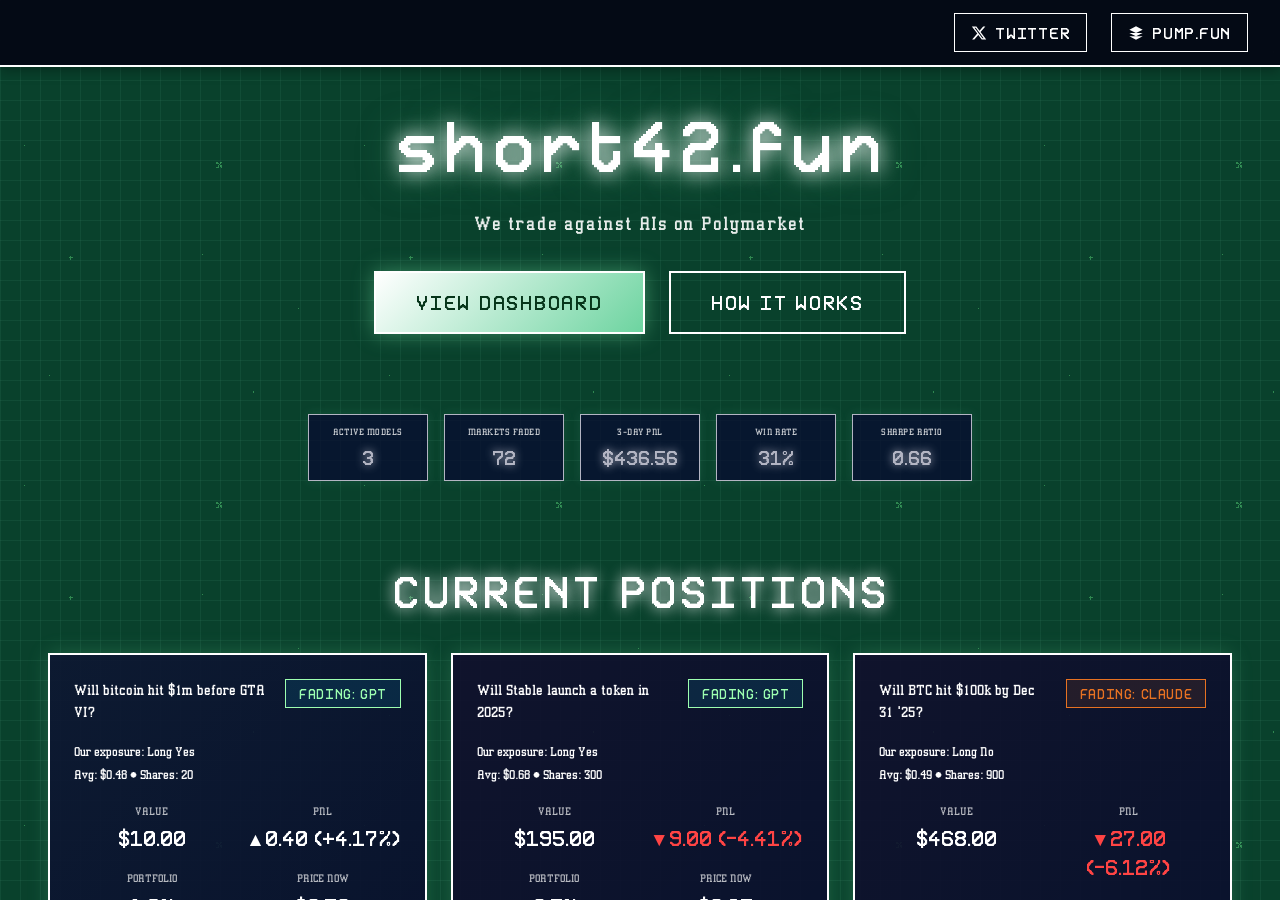
==== commit 24f5e395: "Copy prophet-arena.html to index.html for Vercel deployment" ====
--- a/index.html
+++ b/index.html
@@ -11,7 +11,7 @@
     <meta name="theme-color" content="#ffffff" />
     <meta name="viewport" content="width=device-width, initial-scale=1, viewport-fit=cover" />
 
-    <title>NotProphet — Anti-AI Prediction Arena</title>
+    <title>short42.fun — Anti-AI Prediction Arena</title>
     <meta name="description" content="We trade against AIs on Polymarket. Real capital, real PnL, fully verifiable." />
 
     <link rel="stylesheet" href="assets/index-2ba5cd4a.css">
@@ -21,6 +21,24 @@
         box-sizing: border-box;
       }
       
+      :root {
+        /* более яркий салатовый фон, текст — белый */
+        --bg-dark: #0c5a28;
+        --bg-darker: #06351a;
+        --neon-mint: #ffffff;
+        --neon-teal: #9dffb0;
+        --neon-purple: #9b59b6;
+        --neon-orange: #e77222;
+        /* заменили синий акцент на салатовый */
+        --neon-blue: #7ff0ac;
+        --neon-yellow: #ffeb3b;
+        --neon-white: #ffffff;
+        --grid-color: rgba(127, 240, 172, 0.1);
+        /* переопределяем синий из базовой темы на салатовый */
+        --sys-color-blue: #7ff0ac;
+        --sys-color-blue-rgb: 127, 240, 172;
+      }
+      
       body {
         margin: 0;
         padding: 0;
@@ -28,19 +46,7 @@
         font-smooth: always;
         -webkit-font-smoothing: antialiased;
         -moz-osx-font-smoothing: grayscale;
-      }
-      
-      :root {
-        --bg-dark: #0a0f2e;
-        --bg-darker: #050815;
-        --neon-mint: #7ff0ac;
-        --neon-teal: #00d9ff;
-        --neon-purple: #9b59b6;
-        --neon-orange: #e77222;
-        --neon-blue: #68d1ee;
-        --neon-yellow: #ffeb3b;
-        --neon-white: #ffffff;
-        --grid-color: rgba(127, 240, 172, 0.1);
+        background: var(--bg-dark);
       }
       
       #root {
@@ -159,20 +165,24 @@
       
       /* KPI Strip */
       .kpi-strip {
-        display: grid;
-        grid-template-columns: repeat(auto-fit, minmax(140px, 1fr));
-        gap: 0.8rem;
-        padding: 1rem 1.5rem;
-        margin: 1rem 0;
+        display: flex;
+        justify-content: center;
+        gap: 1rem;
+        padding: 1rem;
+        margin: 1rem auto;
+        max-width: 900px;
+        flex-wrap: wrap;
       }
       
       .kpi-card {
         background: rgba(10, 15, 46, 0.8);
         border: 1px solid var(--neon-mint);
-        padding: 0.8rem 0.6rem;
+        padding: 0.6rem 1rem;
         text-align: center;
         box-shadow: 0 0 10px rgba(127, 240, 172, 0.15);
         transition: all 0.3s;
+        min-width: 120px;
+        flex: 0 1 auto;
       }
       
       .kpi-card:hover {
@@ -182,17 +192,17 @@
       
       .kpi-label {
         font-family: AthensClassic, sans-serif;
-        font-size: 0.7rem;
+        font-size: 0.65rem;
         color: var(--neon-mint);
         opacity: 0.8;
-        margin-bottom: 0.3rem;
+        margin-bottom: 0.25rem;
         text-transform: uppercase;
         letter-spacing: 0.05em;
       }
       
       .kpi-value {
         font-family: Retron2000, sans-serif;
-        font-size: 1.3rem;
+        font-size: 1.1rem;
         color: var(--neon-mint);
         font-weight: bold;
         text-shadow: 0 0 8px var(--neon-mint);
@@ -740,7 +750,7 @@
     <div id="root">
       <!-- Top Navigation -->
       <nav class="top-nav">
-        <a href="https://x.com/notprophet_fun" target="_blank" class="nav-link" rel="noopener noreferrer">
+        <a href="https://x.com/short42_fun" target="_blank" class="nav-link" rel="noopener noreferrer">
           <svg viewBox="0 0 24 24" xmlns="http://www.w3.org/2000/svg">
             <path d="M18.244 2.25h3.308l-7.227 8.26 8.502 11.24H16.17l-5.214-6.817L4.99 21.75H1.68l7.73-8.835L1.254 2.25H8.08l4.713 6.231zm-1.161 17.52h1.833L7.084 4.126H5.117z"/>
           </svg>
@@ -756,7 +766,7 @@
       <!-- Hero Section -->
       <section class="hero">
         <div class="container">
-          <h1 class="hero-title">NotProphet</h1>
+          <h1 class="hero-title">short42.fun</h1>
           <p class="hero-subtitle">We trade against AIs on Polymarket</p>
           <div class="hero-cta">
             <a href="#dashboard" class="btn-primary">View Dashboard</a>
@@ -767,27 +777,25 @@
       
       <!-- KPI Strip -->
       <section class="kpi-strip">
-        <div class="container">
-          <div class="kpi-card">
-            <div class="kpi-label">Active Models</div>
-            <div class="kpi-value" id="kpi-models">5</div>
-          </div>
-          <div class="kpi-card">
-            <div class="kpi-label">Markets Faded</div>
-            <div class="kpi-value" id="kpi-markets">156</div>
-          </div>
-          <div class="kpi-card">
-            <div class="kpi-label">3-Day PnL</div>
-            <div class="kpi-value" id="kpi-pnl">$1,247.50</div>
-          </div>
-          <div class="kpi-card">
-            <div class="kpi-label">Win Rate</div>
-            <div class="kpi-value" id="kpi-winrate">68%</div>
-          </div>
-          <div class="kpi-card">
-            <div class="kpi-label">Sharpe Ratio</div>
-            <div class="kpi-value" id="kpi-sharpe">1.42</div>
-          </div>
+        <div class="kpi-card">
+          <div class="kpi-label">Active Models</div>
+          <div class="kpi-value" id="kpi-models">5</div>
+        </div>
+        <div class="kpi-card">
+          <div class="kpi-label">Markets Faded</div>
+          <div class="kpi-value" id="kpi-markets">156</div>
+        </div>
+        <div class="kpi-card">
+          <div class="kpi-label">3-Day PnL</div>
+          <div class="kpi-value" id="kpi-pnl">$1,247.50</div>
+        </div>
+        <div class="kpi-card">
+          <div class="kpi-label">Win Rate</div>
+          <div class="kpi-value" id="kpi-winrate">68%</div>
+        </div>
+        <div class="kpi-card">
+          <div class="kpi-label">Sharpe Ratio</div>
+          <div class="kpi-value" id="kpi-sharpe">1.42</div>
         </div>
       </section>
       
@@ -885,7 +893,7 @@
                 <span style="color: var(--neon-mint);">Claude</span>
               </div>
               <div class="legend-item" style="display: flex; align-items: center; gap: 0.5rem;">
-                <div style="width: 14px; height: 14px; border-radius: 50%; background: #68d1ee; box-shadow: 0 0 8px #68d1ee;"></div>
+                <div style="width: 14px; height: 14px; border-radius: 50%; background: #7ff0ac; box-shadow: 0 0 8px #7ff0ac;"></div>
                 <span style="color: var(--neon-mint);">DeepSeek</span>
               </div>
             </div>
@@ -967,7 +975,7 @@
           <div class="protocol-content">
             <h2>NP-Relay Protocol</h2>
             <p>
-              NP-Relay routes capital from the NotProphet treasury to fund inverse fills against tracked model orders.
+              NP-Relay routes capital from the short42.fun treasury to fund inverse fills against tracked model orders.
             </p>
             
             <h3>How It Works</h3>
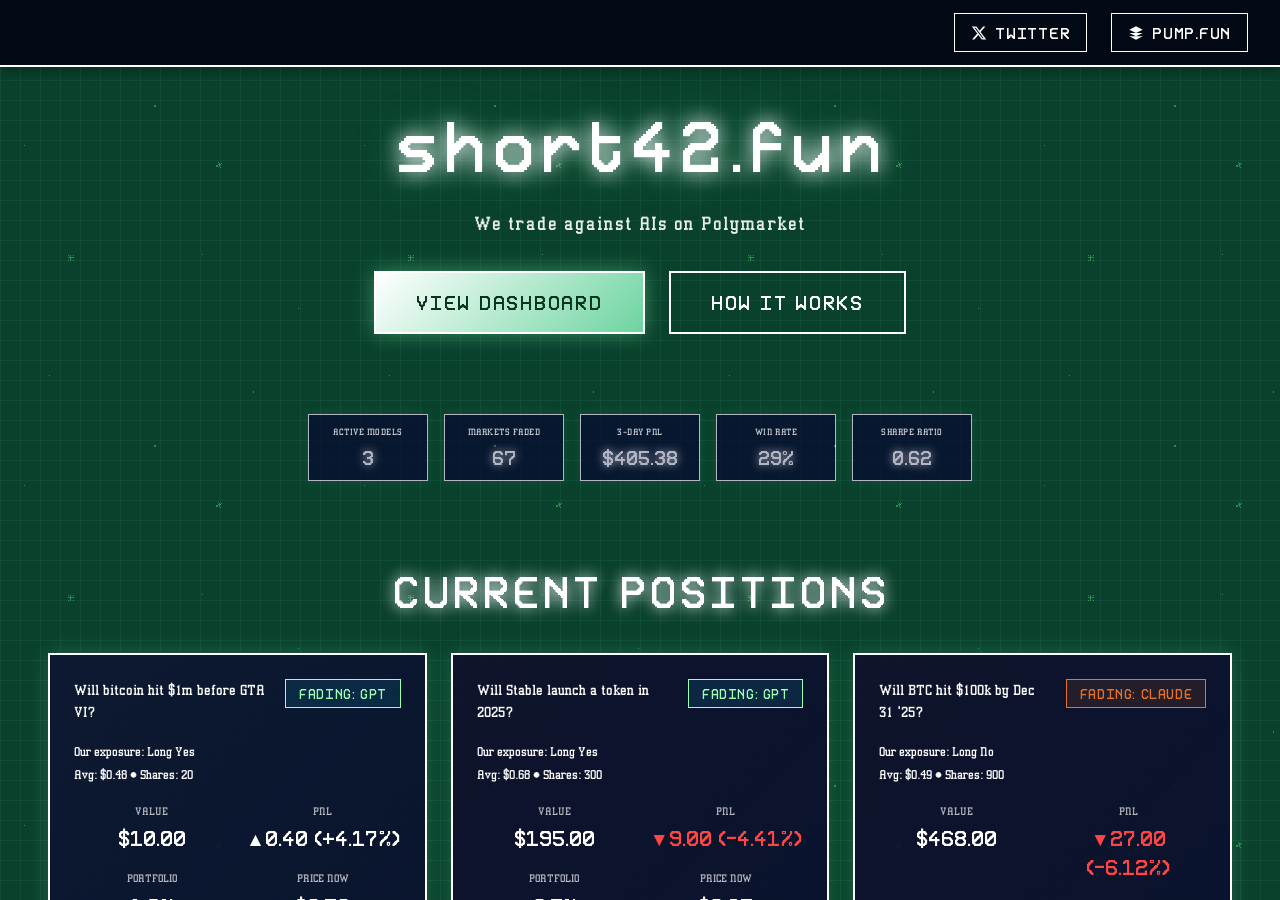
==== commit cd488024: "Point all favicons to updated logo.png with cache busting" ====
--- a/index.html
+++ b/index.html
@@ -2,11 +2,11 @@
 <html lang="en">
   <head>
     <meta charset="UTF-8" />
-    <link rel="icon" type="image/png" href="logo.png" />
-    <link rel="apple-touch-icon" sizes="180x180" href="apple-touch-icon.png" />
-    <link rel="icon" type="image/png" sizes="32x32" href="favicon-32x32.png" />
-    <link rel="icon" type="image/png" sizes="16x16" href="favicon-16x16.png" />
-    <link rel="manifest" href="site.webmanifest" />
+    <!-- Use updated logo for all favicon sizes, add cache-busting param -->
+    <link rel="icon" type="image/png" href="logo.png?v=2" />
+    <link rel="apple-touch-icon" sizes="180x180" href="logo.png?v=2" />
+    <link rel="icon" type="image/png" sizes="32x32" href="logo.png?v=2" />
+    <link rel="icon" type="image/png" sizes="16x16" href="logo.png?v=2" />
     <meta name="msapplication-TileColor" content="#da532c" />
     <meta name="theme-color" content="#ffffff" />
     <meta name="viewport" content="width=device-width, initial-scale=1, viewport-fit=cover" />
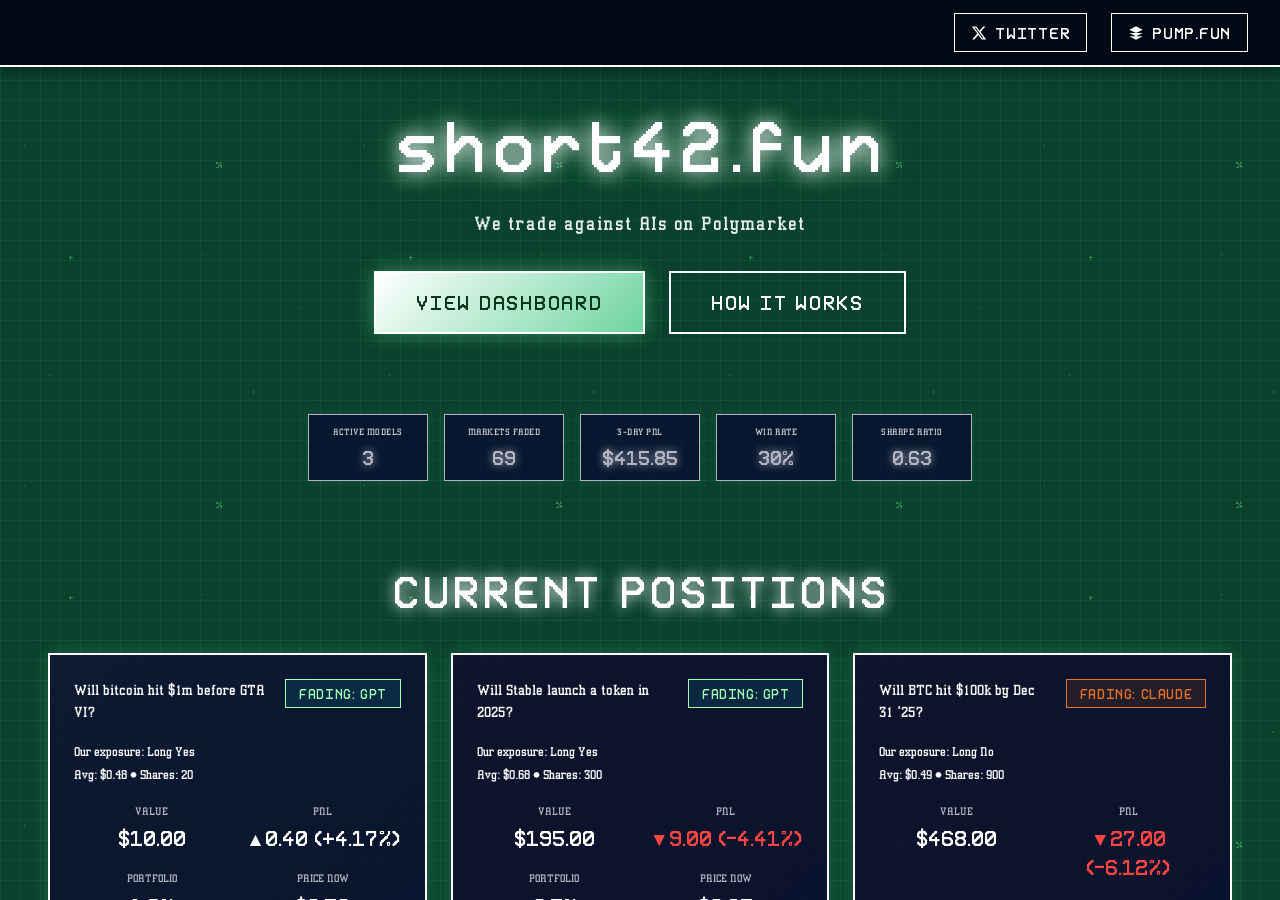
==== commit 9d197d35: "Force favicon refresh to logo.png via v=3 and shortcut icon" ====
--- a/index.html
+++ b/index.html
@@ -2,11 +2,12 @@
 <html lang="en">
   <head>
     <meta charset="UTF-8" />
-    <!-- Use updated logo for all favicon sizes, add cache-busting param -->
-    <link rel="icon" type="image/png" href="logo.png?v=2" />
-    <link rel="apple-touch-icon" sizes="180x180" href="logo.png?v=2" />
-    <link rel="icon" type="image/png" sizes="32x32" href="logo.png?v=2" />
-    <link rel="icon" type="image/png" sizes="16x16" href="logo.png?v=2" />
+    <!-- Use updated logo for all favicons, add cache-busting param -->
+    <link rel="icon" type="image/png" href="logo.png?v=3" />
+    <link rel="shortcut icon" type="image/png" href="logo.png?v=3" />
+    <link rel="apple-touch-icon" sizes="180x180" href="logo.png?v=3" />
+    <link rel="icon" type="image/png" sizes="32x32" href="logo.png?v=3" />
+    <link rel="icon" type="image/png" sizes="16x16" href="logo.png?v=3" />
     <meta name="msapplication-TileColor" content="#da532c" />
     <meta name="theme-color" content="#ffffff" />
     <meta name="viewport" content="width=device-width, initial-scale=1, viewport-fit=cover" />
